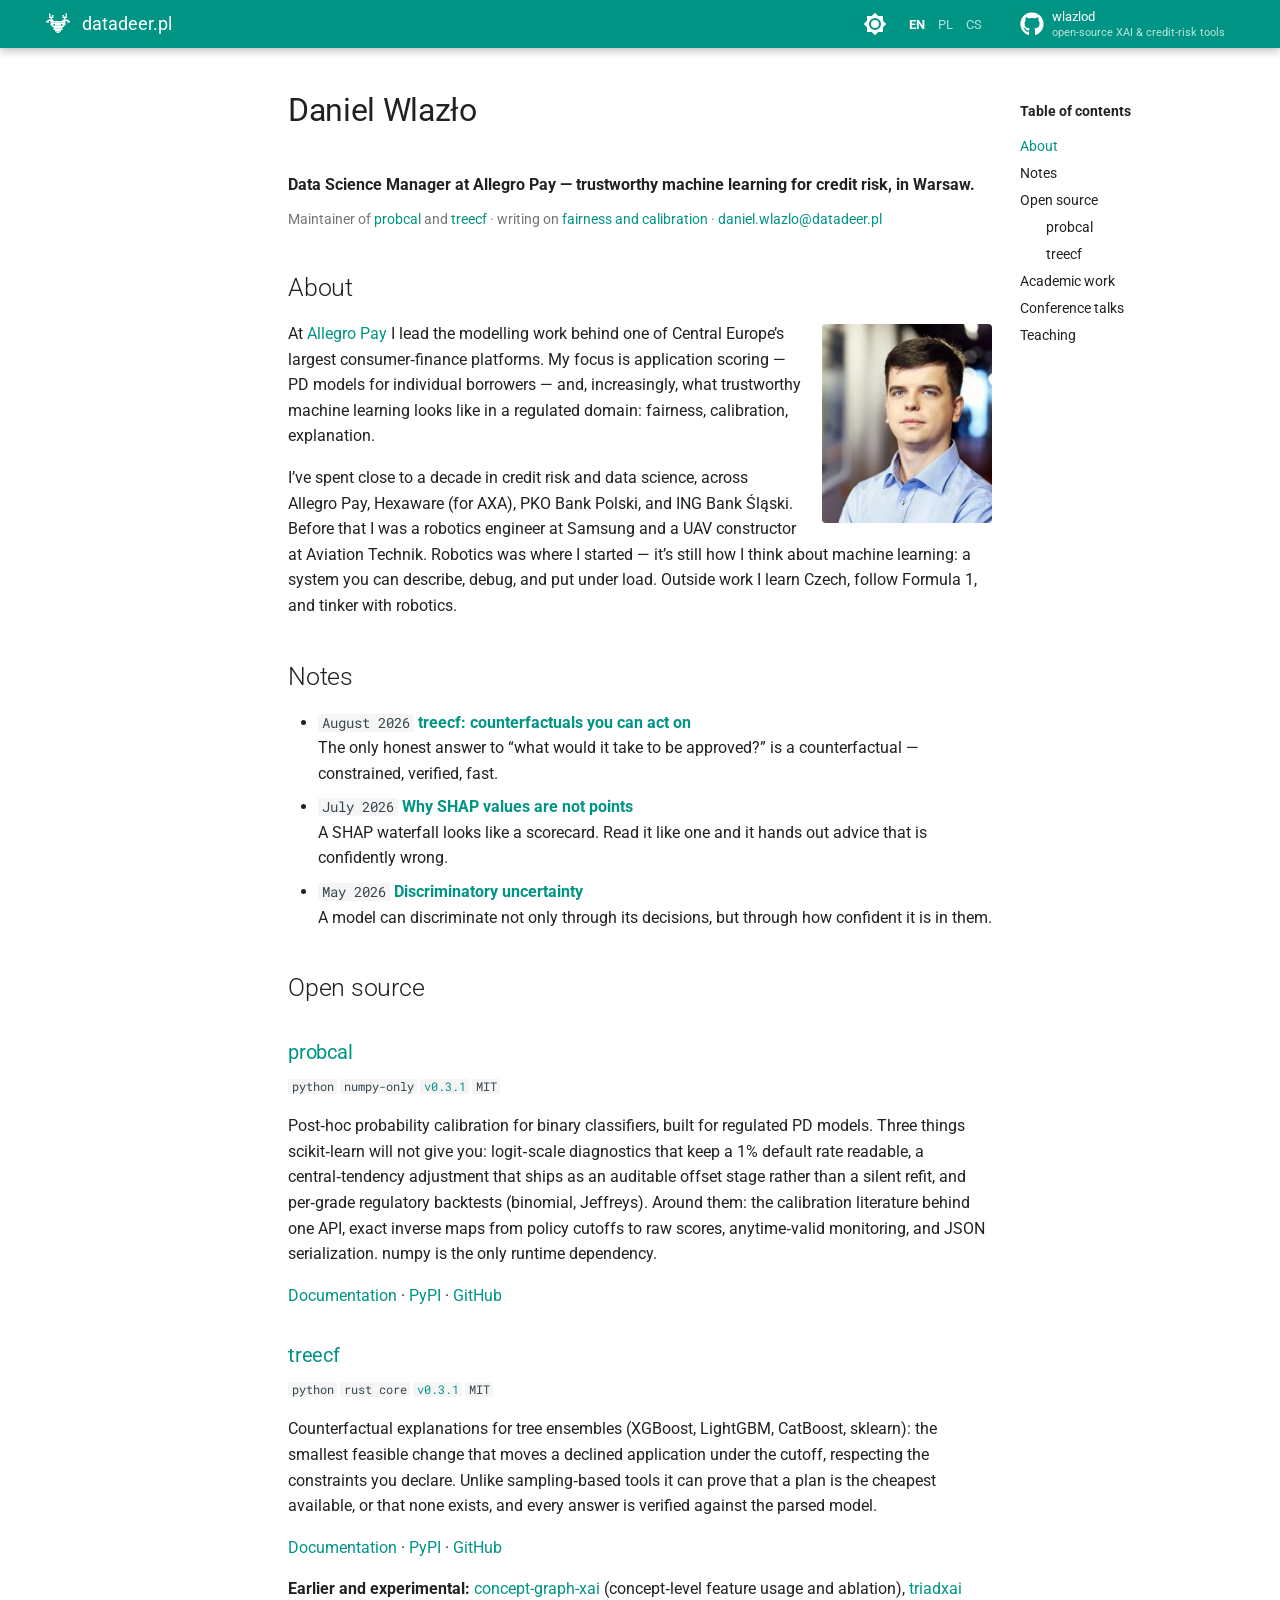
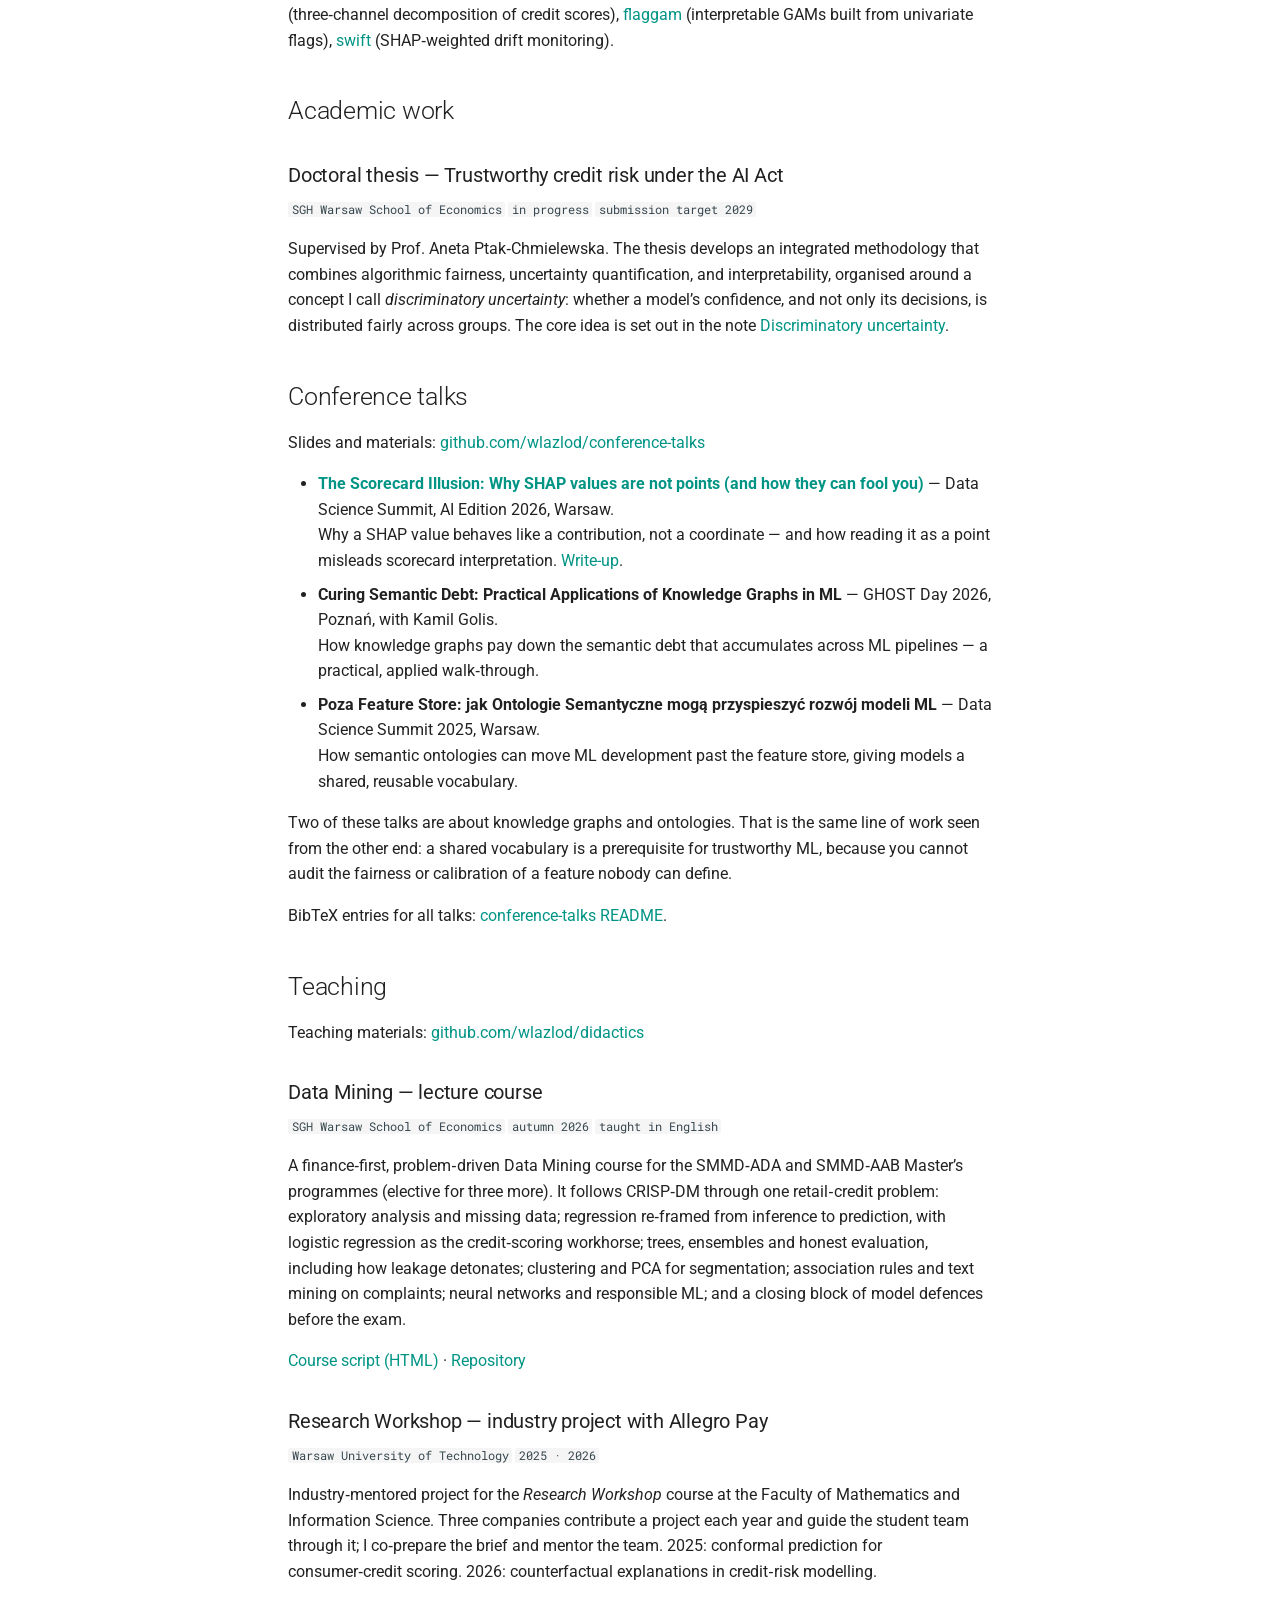
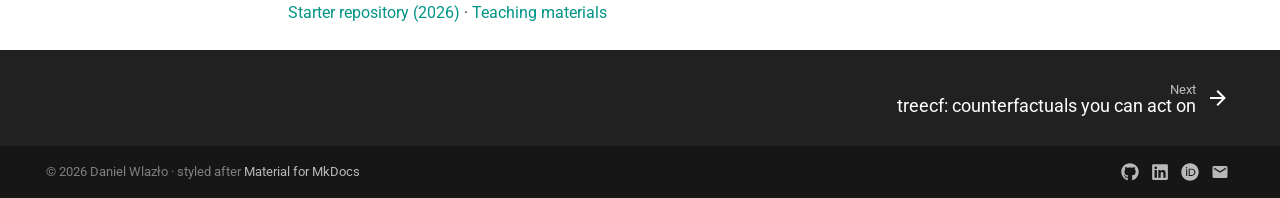
==== index.html @ 84489d7d "feat(content): describe the Data Mining course by its syllabus" ====
<!DOCTYPE html>
<html lang="en">
<head>
<meta charset="UTF-8">
<meta name="viewport" content="width=device-width, initial-scale=1">
<title>Daniel Wlazło — credit-risk ML, calibration, XAI</title>
<meta name="description" content="Daniel Wlazło — Data Science Manager at Allegro Pay. Trustworthy machine learning for credit risk, in Warsaw.">
<link rel="canonical" href="https://datadeer.pl/">
<link rel="alternate" hreflang="en" href="https://datadeer.pl/">
<link rel="alternate" hreflang="pl" href="https://datadeer.pl/pl/">
<link rel="alternate" hreflang="cs" href="https://datadeer.pl/cs/">
<link rel="alternate" hreflang="x-default" href="https://datadeer.pl/">
<link rel="icon" type="image/svg+xml" href="/assets/favicon.svg">

<link rel="stylesheet" href="/assets/fonts/fonts.css">
<link rel="stylesheet" href="/assets/style.css">

<meta property="og:title" content="Daniel Wlazło">
<meta property="og:description" content="Data Science Manager at Allegro Pay. Trustworthy ML for credit risk.">
<meta property="og:url" content="https://datadeer.pl/">
<meta property="og:type" content="website">
<meta property="og:locale" content="en_US">
<meta property="og:image" content="https://datadeer.pl/assets/img/og-card.png">
<meta property="og:image:width" content="1200">
<meta property="og:image:height" content="630">
<meta name="twitter:card" content="summary_large_image">

<script type="application/ld+json">
{
  "@context": "https://schema.org",
  "@type": "Person",
  "@id": "https://datadeer.pl/#person",
  "name": "Daniel Wlazło",
  "url": "https://datadeer.pl/",
  "email": "mailto:daniel.wlazlo@datadeer.pl",
  "jobTitle": "Data Science Manager",
  "worksFor": {
    "@type": "Organization",
    "name": "Allegro Pay",
    "url": "https://allegro.pl/metody-platnosci/allegro-pay"
  },
  "affiliation": {
    "@type": "CollegeOrUniversity",
    "name": "SGH Warsaw School of Economics",
    "url": "https://www.sgh.waw.pl/"
  },
  "address": {
    "@type": "PostalAddress",
    "addressLocality": "Warsaw",
    "addressCountry": "PL"
  },
  "sameAs": [
    "https://github.com/wlazlod",
    "https://www.linkedin.com/in/danielwlazlorobots/",
    "https://orcid.org/0009-0003-1984-8183"
  ],
  "knowsAbout": [
    "credit risk",
    "machine learning",
    "explainable AI",
    "algorithmic fairness",
    "probability calibration",
    "uncertainty quantification"
  ]
}
</script>
</head>
<body dir="ltr" class="md-page--home" data-md-color-scheme="default">
<script>(function(){var s=null;try{s=localStorage.getItem("datadeer.palette")}catch(e){}if(s!=="slate"&&s!=="default"){s=window.matchMedia&&window.matchMedia("(prefers-color-scheme: dark)").matches?"slate":"default"}document.body.setAttribute("data-md-color-scheme",s)})();</script>

<input class="md-toggle" data-md-toggle="drawer" type="checkbox" id="__drawer" autocomplete="off">
<a href="#article" class="md-skip">Skip to content</a>
<label class="md-overlay" for="__drawer"></label>

<header class="md-header" data-md-component="header">
  <nav class="md-header__inner md-grid" aria-label="Header">
    <label class="md-header__button md-icon" for="__drawer" aria-label="Open navigation">
      <svg xmlns="http://www.w3.org/2000/svg" viewBox="0 0 24 24"><path d="M3 6h18v2H3zm0 5h18v2H3zm0 5h18v2H3z"/></svg>
    </label>
    <a href="/" title="Daniel Wlazło" class="md-header__button md-logo" aria-label="datadeer.pl">
      <svg xmlns="http://www.w3.org/2000/svg" viewBox="0 0 16 16"><g fill="currentColor"><rect x="2" y="1" width="1" height="1"/><rect x="13" y="1" width="1" height="1"/><rect x="2" y="2" width="1" height="1"/><rect x="4" y="2" width="1" height="1"/><rect x="11" y="2" width="1" height="1"/><rect x="13" y="2" width="1" height="1"/><rect x="2" y="3" width="3" height="1"/><rect x="11" y="3" width="3" height="1"/><rect x="3" y="4" width="1" height="1"/><rect x="12" y="4" width="1" height="1"/><rect x="1" y="5" width="4" height="1"/><rect x="11" y="5" width="4" height="1"/><rect x="0" y="6" width="2" height="1"/><rect x="3" y="6" width="10" height="1"/><rect x="14" y="6" width="2" height="1"/><rect x="3" y="7" width="10" height="1"/><rect x="3" y="8" width="2" height="1"/><rect x="6" y="8" width="4" height="1"/><rect x="11" y="8" width="2" height="1"/><rect x="4" y="9" width="8" height="1"/><rect x="5" y="10" width="6" height="1"/><rect x="5" y="11" width="6" height="1"/><rect x="6" y="12" width="4" height="1"/><rect x="7" y="13" width="2" height="1"/></g></svg>
    </a>
    <div class="md-header__title"><a href="/">datadeer.pl</a></div>
    <button class="md-header__button md-icon md-header__option" type="button" data-md-component="palette" aria-label="Switch color scheme" title="Switch color scheme">
      <svg class="md-icon--sun" xmlns="http://www.w3.org/2000/svg" viewBox="0 0 24 24"><path d="M12 8a4 4 0 0 0-4 4 4 4 0 0 0 4 4 4 4 0 0 0 4-4 4 4 0 0 0-4-4m0 10a6 6 0 0 1-6-6 6 6 0 0 1 6-6 6 6 0 0 1 6 6 6 6 0 0 1-6 6m8-9.31V4h-4.69L12 .69 8.69 4H4v4.69L.69 12 4 15.31V20h4.69L12 23.31 15.31 20H20v-4.69L23.31 12z"/></svg>
      <svg class="md-icon--moon" xmlns="http://www.w3.org/2000/svg" viewBox="0 0 24 24"><path d="M12 18c-.89 0-1.74-.2-2.5-.55C11.56 16.5 13 14.42 13 12s-1.44-4.5-3.5-5.45C10.26 6.2 11.11 6 12 6a6 6 0 0 1 6 6 6 6 0 0 1-6 6m8-9.31V4h-4.69L12 .69 8.69 4H4v4.69L.69 12 4 15.31V20h4.69L12 23.31 15.31 20H20v-4.69L23.31 12z"/></svg>
    </button>
    <nav class="md-header__langs" aria-label="Language">
      <ul>
        <li><span aria-current="true">EN</span></li>
        <li><a href="/pl/" hreflang="pl">PL</a></li>
        <li><a href="/cs/" hreflang="cs">CS</a></li>
      </ul>
    </nav>
    <div class="md-header__source">
      <a href="https://github.com/wlazlod" title="Go to GitHub" class="md-source" data-md-component="source">
        <div class="md-source__icon md-icon">
          <svg xmlns="http://www.w3.org/2000/svg" viewBox="0 0 496 512"><path d="M165.9 397.4c0 2-2.3 3.6-5.2 3.6-3.3.3-5.6-1.3-5.6-3.6 0-2 2.3-3.6 5.2-3.6 3-.3 5.6 1.3 5.6 3.6zm-31.1-4.5c-.7 2 1.3 4.3 4.3 4.9 2.6 1 5.6 0 6.2-2s-1.3-4.3-4.3-5.2c-2.6-.7-5.5.3-6.2 2.3zm44.2-1.7c-2.9.7-4.9 2.6-4.6 4.9.3 2 2.9 3.3 5.9 2.6 2.9-.7 4.9-2.6 4.6-4.6-.3-1.9-3-3.2-5.9-2.9zM244.8 8C106.1 8 0 113.3 0 252c0 110.9 69.8 205.8 169.5 239.2 12.8 2.3 17.3-5.6 17.3-12.1 0-6.2-.3-40.4-.3-61.4 0 0-70 15-84.7-29.8 0 0-11.4-29.1-27.8-36.6 0 0-22.9-15.7 1.6-15.4 0 0 24.9 2 38.6 25.8 21.9 38.6 58.6 27.5 72.9 20.9 2.3-16 8.8-27.1 16-33.7-55.9-6.2-112.3-14.3-112.3-110.5 0-27.5 7.6-41.3 23.6-58.9-2.6-6.5-11.1-33.3 2.6-67.9 20.9-6.5 69 27 69 27 20-5.6 41.5-8.5 62.8-8.5s42.8 2.9 62.8 8.5c0 0 48.1-33.6 69-27 13.7 34.7 5.2 61.4 2.6 67.9 16 17.7 25.8 31.5 25.8 58.9 0 96.5-58.9 104.2-114.8 110.5 9.2 7.9 17 22.9 17 46.4 0 33.7-.3 75.4-.3 83.6 0 6.5 4.6 14.4 17.3 12.1C428.2 457.8 496 362.9 496 252 496 113.3 383.5 8 244.8 8z"/></svg>
        </div>
        <div class="md-source__repository">
          wlazlod
          <ul class="md-source__facts"><li>open-source XAI &amp; credit-risk tools</li></ul>
        </div>
      </a>
    </div>
  </nav>
</header>

<div class="md-container" data-md-component="container">
<main class="md-main" data-md-component="main">
<div class="md-main__inner md-grid">

  <div class="md-sidebar md-sidebar--primary" data-md-component="sidebar" data-md-type="navigation">
    <nav class="md-nav md-nav--primary" aria-label="Navigation">
      <span class="md-nav__title">
        <span class="md-nav__button md-logo"><svg xmlns="http://www.w3.org/2000/svg" viewBox="0 0 16 16"><g fill="currentColor"><rect x="2" y="1" width="1" height="1"/><rect x="13" y="1" width="1" height="1"/><rect x="2" y="2" width="1" height="1"/><rect x="4" y="2" width="1" height="1"/><rect x="11" y="2" width="1" height="1"/><rect x="13" y="2" width="1" height="1"/><rect x="2" y="3" width="3" height="1"/><rect x="11" y="3" width="3" height="1"/><rect x="3" y="4" width="1" height="1"/><rect x="12" y="4" width="1" height="1"/><rect x="1" y="5" width="4" height="1"/><rect x="11" y="5" width="4" height="1"/><rect x="0" y="6" width="2" height="1"/><rect x="3" y="6" width="10" height="1"/><rect x="14" y="6" width="2" height="1"/><rect x="3" y="7" width="10" height="1"/><rect x="3" y="8" width="2" height="1"/><rect x="6" y="8" width="4" height="1"/><rect x="11" y="8" width="2" height="1"/><rect x="4" y="9" width="8" height="1"/><rect x="5" y="10" width="6" height="1"/><rect x="5" y="11" width="6" height="1"/><rect x="6" y="12" width="4" height="1"/><rect x="7" y="13" width="2" height="1"/></g></svg></span>
        datadeer.pl
      </span>
      <ul class="md-nav__list">
        <li class="md-nav__item"><a href="/" class="md-nav__link md-nav__link--active">Overview</a></li>
        <li class="md-nav__item md-nav__item--section">
          <span class="md-nav__label">Notes</span>
          <ul class="md-nav__list">
            <li class="md-nav__item"><a href="/notes/treecf.html" class="md-nav__link">treecf: counterfactuals you can act on</a></li>
            <li class="md-nav__item"><a href="/notes/shap-values-are-not-points.html" class="md-nav__link">Why SHAP values are not points</a></li>
            <li class="md-nav__item"><a href="/notes/discriminatory-uncertainty.html" class="md-nav__link">Discriminatory uncertainty</a></li>
          </ul>
        </li>
        <li class="md-nav__item md-nav__item--section">
          <span class="md-nav__label">Teaching</span>
          <ul class="md-nav__list">
            <li class="md-nav__item"><a href="/didactics/data-mining.html" class="md-nav__link">Data Mining (SGH)</a></li>
          </ul>
        </li>
      </ul>
    </nav>
  </div>

  <div class="md-sidebar md-sidebar--secondary" data-md-component="sidebar" data-md-type="toc">
    <nav class="md-nav md-nav--secondary" aria-label="Table of contents">
      <span class="md-nav__title">Table of contents</span>
      <ul class="md-nav__list">
        <li class="md-nav__item"><a href="#about" class="md-nav__link">About</a></li>
        <li class="md-nav__item"><a href="#notes" class="md-nav__link">Notes</a></li>
        <li class="md-nav__item"><a href="#open-source" class="md-nav__link">Open source</a>
          <ul class="md-nav__list">
            <li class="md-nav__item"><a href="#probcal" class="md-nav__link">probcal</a></li>
            <li class="md-nav__item"><a href="#treecf" class="md-nav__link">treecf</a></li>
          </ul>
        </li>
        <li class="md-nav__item"><a href="#academic" class="md-nav__link">Academic work</a></li>
        <li class="md-nav__item"><a href="#talks" class="md-nav__link">Conference talks</a></li>
        <li class="md-nav__item"><a href="#didactics" class="md-nav__link">Teaching</a></li>
      </ul>
    </nav>
  </div>

  <article id="article" class="md-content md-typeset" data-md-component="content">
    <div class="md-content__inner">

      <h1 id="daniel-wlazlo">Daniel Wlazło<a class="headerlink" href="#daniel-wlazlo" title="Permanent link">&para;</a></h1>

      <p><strong>Data Science Manager at Allegro Pay &mdash; trustworthy machine learning for credit risk, in Warsaw.</strong></p>
      <p class="strapline-meta">Maintainer of <a href="#probcal">probcal</a> and <a href="#treecf">treecf</a> &middot; writing on <a href="#notes">fairness and calibration</a> &middot; <a href="mailto:daniel.wlazlo@datadeer.pl">daniel.wlazlo@datadeer.pl</a></p>

      <h2 id="about">About<a class="headerlink" href="#about" title="Permanent link">&para;</a></h2>

      <img class="headshot" src="/assets/img/headshot.webp" alt="Daniel Wlazło" width="400" height="468" fetchpriority="high" decoding="async">

      <p>At <a href="https://allegro.pl/metody-platnosci/allegro-pay">Allegro&nbsp;Pay</a> I lead the modelling work behind one of Central Europe&rsquo;s largest consumer&#8209;finance platforms. My focus is application scoring &mdash; PD models for individual borrowers &mdash; and, increasingly, what trustworthy machine learning looks like in a regulated domain: fairness, calibration, explanation.</p>

      <p>I&rsquo;ve spent close to a decade in credit risk and data science, across Allegro&nbsp;Pay, Hexaware (for AXA), PKO Bank Polski, and ING Bank Śląski. Before that I was a robotics engineer at Samsung and a UAV constructor at Aviation Technik. Robotics was where I started &mdash; it&rsquo;s still how I think about machine learning: a system you can describe, debug, and put under load. Outside work I learn Czech, follow Formula&nbsp;1, and tinker with robotics.</p>


      <h2 id="notes">Notes<a class="headerlink" href="#notes" title="Permanent link">&para;</a></h2>

      <ul>
        <li><code>August 2026</code> <a href="/notes/treecf.html"><strong>treecf: counterfactuals you can act on</strong></a><br>The only honest answer to &ldquo;what would it take to be approved?&rdquo; is a counterfactual &mdash; constrained, verified, fast.</li>
        <li><code>July 2026</code> <a href="/notes/shap-values-are-not-points.html"><strong>Why SHAP values are not points</strong></a><br>A SHAP waterfall looks like a scorecard. Read it like one and it hands out advice that is confidently wrong.</li>
        <li><code>May 2026</code> <a href="/notes/discriminatory-uncertainty.html"><strong>Discriminatory uncertainty</strong></a><br>A model can discriminate not only through its decisions, but through how confident it is in them.</li>
      </ul>

      <h2 id="open-source">Open source<a class="headerlink" href="#open-source" title="Permanent link">&para;</a></h2>

      <h3 id="probcal"><a href="https://github.com/wlazlod/probcal">probcal</a><a class="headerlink" href="#probcal" title="Permanent link">&para;</a></h3>
      <p class="doc-meta"><code>python</code> <code>numpy-only</code> <a href="https://pypi.org/project/probcal/"><code>v0.3.1</code></a> <code>MIT</code></p>
      <p>Post&#8209;hoc probability calibration for binary classifiers, built for regulated PD models. Three things scikit&#8209;learn will not give you: logit&#8209;scale diagnostics that keep a 1% default rate readable, a central&#8209;tendency adjustment that ships as an auditable offset stage rather than a silent refit, and per&#8209;grade regulatory backtests (binomial, Jeffreys). Around them: the calibration literature behind one API, exact inverse maps from policy cutoffs to raw scores, anytime&#8209;valid monitoring, and JSON serialization. numpy is the only runtime dependency.</p>
      <p><a href="https://wlazlod.github.io/probcal/">Documentation</a> &middot; <a href="https://pypi.org/project/probcal/">PyPI</a> &middot; <a href="https://github.com/wlazlod/probcal">GitHub</a></p>

      <h3 id="treecf"><a href="https://github.com/wlazlod/treecf">treecf</a><a class="headerlink" href="#treecf" title="Permanent link">&para;</a></h3>
      <p class="doc-meta"><code>python</code> <code>rust core</code> <a href="https://pypi.org/project/treecf/"><code>v0.3.1</code></a> <code>MIT</code></p>
      <p>Counterfactual explanations for tree ensembles (XGBoost, LightGBM, CatBoost, sklearn): the smallest feasible change that moves a declined application under the cutoff, respecting the constraints you declare. Unlike sampling&#8209;based tools it can prove that a plan is the cheapest available, or that none exists, and every answer is verified against the parsed model.</p>
      <p><a href="https://wlazlod.github.io/treecf/">Documentation</a> &middot; <a href="https://pypi.org/project/treecf/">PyPI</a> &middot; <a href="https://github.com/wlazlod/treecf">GitHub</a></p>

      <p><strong>Earlier and experimental:</strong> <a href="https://wlazlod.github.io/concept-graph-xai/">concept-graph-xai</a> (concept&#8209;level feature usage and ablation), <a href="https://wlazlod.github.io/triadxai/">triadxai</a> (three&#8209;channel decomposition of credit scores), <a href="https://wlazlod.github.io/flaggam/">flaggam</a> (interpretable GAMs built from univariate flags), <a href="https://wlazlod.github.io/swift/">swift</a> (SHAP&#8209;weighted drift monitoring).</p>

      <h2 id="academic">Academic work<a class="headerlink" href="#academic" title="Permanent link">&para;</a></h2>

      <h3 id="thesis">Doctoral thesis &mdash; Trustworthy credit risk under the AI Act<a class="headerlink" href="#thesis" title="Permanent link">&para;</a></h3>
      <p class="doc-meta"><code>SGH Warsaw School of Economics</code> <code>in progress</code> <code>submission target 2029</code></p>
      <p>Supervised by Prof.&nbsp;Aneta Ptak&#8209;Chmielewska. The thesis develops an integrated methodology that combines algorithmic fairness, uncertainty quantification, and interpretability, organised around a concept I call <em>discriminatory uncertainty</em>: whether a model&rsquo;s confidence, and not only its decisions, is distributed fairly across groups. The core idea is set out in the note <a href="/notes/discriminatory-uncertainty.html">Discriminatory uncertainty</a>.</p>

      <h2 id="talks">Conference talks<a class="headerlink" href="#talks" title="Permanent link">&para;</a></h2>

      <p>Slides and materials: <a href="https://github.com/wlazlod/conference-talks">github.com/wlazlod/conference-talks</a></p>

      <ul>
        <li><a href="https://github.com/wlazlod/conference-talks/blob/main/2026-06-18-DSS-AI/the-scorecard-illusion.pdf"><strong>The Scorecard Illusion: Why SHAP values are not points (and how they can fool you)</strong></a> &mdash; Data Science Summit, AI&nbsp;Edition 2026, Warsaw.<br>Why a SHAP value behaves like a contribution, not a coordinate &mdash; and how reading it as a point misleads scorecard interpretation. <a href="/notes/shap-values-are-not-points.html">Write-up</a>.
        </li>
        <li><strong>Curing Semantic Debt: Practical Applications of Knowledge Graphs in ML</strong> &mdash; GHOST&nbsp;Day 2026, Poznań, with Kamil&nbsp;Golis.<br>How knowledge graphs pay down the semantic debt that accumulates across ML pipelines &mdash; a practical, applied walk&#8209;through.
        </li>
        <li><strong>Poza Feature Store: jak Ontologie Semantyczne mogą przyspieszyć rozwój modeli ML</strong> &mdash; Data Science Summit 2025, Warsaw.<br>How semantic ontologies can move ML development past the feature store, giving models a shared, reusable vocabulary.
        </li>
      </ul>

      <p>Two of these talks are about knowledge graphs and ontologies. That is the same line of work seen from the other end: a shared vocabulary is a prerequisite for trustworthy ML, because you cannot audit the fairness or calibration of a feature nobody can define.</p>

      <p>BibTeX entries for all talks: <a href="https://github.com/wlazlod/conference-talks#readme">conference-talks README</a>.</p>

      <h2 id="didactics">Teaching<a class="headerlink" href="#didactics" title="Permanent link">&para;</a></h2>

      <p>Teaching materials: <a href="https://github.com/wlazlod/didactics">github.com/wlazlod/didactics</a></p>

      <h3 id="data-mining-sgh">Data Mining &mdash; lecture course<a class="headerlink" href="#data-mining-sgh" title="Permanent link">&para;</a></h3>
      <p class="doc-meta"><code>SGH Warsaw School of Economics</code> <code>autumn 2026</code> <code>taught in English</code></p>
      <p>A finance&#8209;first, problem&#8209;driven Data Mining course for the SMMD&#8209;ADA and SMMD&#8209;AAB Master&rsquo;s programmes (elective for three more). It follows CRISP&#8209;DM through one retail&#8209;credit problem: exploratory analysis and missing data; regression re&#8209;framed from inference to prediction, with logistic regression as the credit&#8209;scoring workhorse; trees, ensembles and honest evaluation, including how leakage detonates; clustering and PCA for segmentation; association rules and text mining on complaints; neural networks and responsible ML; and a closing block of model defences before the exam.</p>
      <p><a href="/didactics/data-mining.html">Course script (HTML)</a> &middot; <a href="https://github.com/wlazlod/didactics">Repository</a></p>

      <h3 id="research-workshop">Research Workshop &mdash; industry project with Allegro Pay<a class="headerlink" href="#research-workshop" title="Permanent link">&para;</a></h3>
      <p class="doc-meta"><code>Warsaw University of Technology</code> <code>2025 &middot; 2026</code></p>
      <p>Industry&#8209;mentored project for the <em>Research Workshop</em> course at the Faculty of Mathematics and Information Science. Three companies contribute a project each year and guide the student team through it; I co&#8209;prepare the brief and mentor the team. 2025: conformal prediction for consumer&#8209;credit scoring. 2026: counterfactual explanations in credit&#8209;risk modelling.</p>
      <p><a href="https://github.com/wlazlod/wut-counterfactual-explanations">Starter repository (2026)</a> &middot; <a href="https://github.com/wlazlod/didactics">Teaching materials</a></p>

    </div>
  </article>

</div>
</main>

<footer class="md-footer">
  <nav class="md-footer__inner md-grid" aria-label="Footer">
    <a href="/notes/treecf.html" class="md-footer__link md-footer__link--next" aria-label="Next: treecf: counterfactuals you can act on">
      <div class="md-footer__title">
        <span class="md-footer__direction">Next</span>
        treecf: counterfactuals you can act on
      </div>
      <svg xmlns="http://www.w3.org/2000/svg" viewBox="0 0 24 24"><path d="M4 11v2h12l-5.5 5.5 1.42 1.42L19.84 12l-7.92-7.92L10.5 5.5 16 11z"/></svg>
    </a>
  </nav>
  <div class="md-footer-meta">
    <div class="md-footer-meta__inner md-grid">
      <div class="md-copyright">&copy; 2026 Daniel Wlazło &middot; styled after <a href="https://squidfunk.github.io/mkdocs-material/">Material for MkDocs</a></div>
      <div class="md-footer-social">
        <a href="https://github.com/wlazlod" title="GitHub" aria-label="GitHub"><svg xmlns="http://www.w3.org/2000/svg" viewBox="0 0 496 512"><path d="M165.9 397.4c0 2-2.3 3.6-5.2 3.6-3.3.3-5.6-1.3-5.6-3.6 0-2 2.3-3.6 5.2-3.6 3-.3 5.6 1.3 5.6 3.6zm-31.1-4.5c-.7 2 1.3 4.3 4.3 4.9 2.6 1 5.6 0 6.2-2s-1.3-4.3-4.3-5.2c-2.6-.7-5.5.3-6.2 2.3zm44.2-1.7c-2.9.7-4.9 2.6-4.6 4.9.3 2 2.9 3.3 5.9 2.6 2.9-.7 4.9-2.6 4.6-4.6-.3-1.9-3-3.2-5.9-2.9zM244.8 8C106.1 8 0 113.3 0 252c0 110.9 69.8 205.8 169.5 239.2 12.8 2.3 17.3-5.6 17.3-12.1 0-6.2-.3-40.4-.3-61.4 0 0-70 15-84.7-29.8 0 0-11.4-29.1-27.8-36.6 0 0-22.9-15.7 1.6-15.4 0 0 24.9 2 38.6 25.8 21.9 38.6 58.6 27.5 72.9 20.9 2.3-16 8.8-27.1 16-33.7-55.9-6.2-112.3-14.3-112.3-110.5 0-27.5 7.6-41.3 23.6-58.9-2.6-6.5-11.1-33.3 2.6-67.9 20.9-6.5 69 27 69 27 20-5.6 41.5-8.5 62.8-8.5s42.8 2.9 62.8 8.5c0 0 48.1-33.6 69-27 13.7 34.7 5.2 61.4 2.6 67.9 16 17.7 25.8 31.5 25.8 58.9 0 96.5-58.9 104.2-114.8 110.5 9.2 7.9 17 22.9 17 46.4 0 33.7-.3 75.4-.3 83.6 0 6.5 4.6 14.4 17.3 12.1C428.2 457.8 496 362.9 496 252 496 113.3 383.5 8 244.8 8z"/></svg></a>
        <a href="https://www.linkedin.com/in/danielwlazlorobots/" title="LinkedIn" aria-label="LinkedIn"><svg xmlns="http://www.w3.org/2000/svg" viewBox="0 0 448 512"><path d="M416 32H31.9C14.3 32 0 46.5 0 64.3v383.4C0 465.5 14.3 480 31.9 480H416c17.6 0 32-14.5 32-32.3V64.3c0-17.8-14.4-32.3-32-32.3zM135.4 416H69V202.2h66.5V416zm-33.2-243c-21.3 0-38.5-17.3-38.5-38.5S80.9 96 102.2 96c21.2 0 38.5 17.3 38.5 38.5 0 21.3-17.2 38.5-38.5 38.5zm282.1 243h-66.4V312c0-24.8-.5-56.7-34.5-56.7-34.6 0-39.9 27-39.9 54.9V416h-66.4V202.2h63.7v29.2h.9c8.9-16.8 30.6-34.5 62.9-34.5 67.2 0 79.7 44.3 79.7 101.9V416z"/></svg></a>
        <a href="https://orcid.org/0009-0003-1984-8183" title="ORCID" aria-label="ORCID"><svg xmlns="http://www.w3.org/2000/svg" viewBox="0 0 512 512"><path d="M294.75 188.19h-45.92V342h47.47c67.62 0 83.12-51.34 83.12-76.91 0-41.64-26.54-76.9-84.67-76.9zM256 8C119 8 8 119 8 256s111 248 248 248 248-111 248-248S393 8 256 8zM175.9 371.8h-29.8V180.2h29.8zm-14.9-217.6a19.6 19.6 0 1 1 19.6-19.6 19.64 19.64 0 0 1-19.6 19.6zM300 369h-81V161.26h80.6c76.73 0 110.44 54.83 110.44 103.85C410 318.39 368.38 369 300 369z"/></svg></a>
        <a href="mailto:daniel.wlazlo@datadeer.pl" title="Email" aria-label="Email"><svg xmlns="http://www.w3.org/2000/svg" viewBox="0 0 24 24"><path d="M20 4H4c-1.1 0-2 .9-2 2v12c0 1.1.9 2 2 2h16c1.1 0 2-.9 2-2V6c0-1.1-.9-2-2-2m0 4-8 5-8-5V6l8 5 8-5z"/></svg></a>
      </div>
    </div>
  </div>
</footer>
</div>

<script src="/assets/app.js"></script>
</body>
</html>
---- assets/fonts/fonts.css ----
/* Self-hosted Roboto + Roboto Mono, variable weight, latin + latin-ext; fetched from Google Fonts on 2026-09-06 */

@font-face {
  font-family: 'Roboto';
  font-style: italic;
  font-weight: 100 900;
  font-display: swap;
  src: url(/assets/fonts/roboto-italic-latin-ext.woff2) format('woff2');
  unicode-range: U+0100-02BA, U+02BD-02C5, U+02C7-02CC, U+02CE-02D7, U+02DD-02FF, U+0304, U+0308, U+0329, U+1D00-1DBF, U+1E00-1E9F, U+1EF2-1EFF, U+2020, U+20A0-20AB, U+20AD-20C0, U+2113, U+2C60-2C7F, U+A720-A7FF;
}
@font-face {
  font-family: 'Roboto';
  font-style: italic;
  font-weight: 100 900;
  font-display: swap;
  src: url(/assets/fonts/roboto-italic-latin.woff2) format('woff2');
  unicode-range: U+0000-00FF, U+0131, U+0152-0153, U+02BB-02BC, U+02C6, U+02DA, U+02DC, U+0304, U+0308, U+0329, U+2000-206F, U+20AC, U+2122, U+2191, U+2193, U+2212, U+2215, U+FEFF, U+FFFD;
}
@font-face {
  font-family: 'Roboto';
  font-style: normal;
  font-weight: 100 900;
  font-display: swap;
  src: url(/assets/fonts/roboto-latin-ext.woff2) format('woff2');
  unicode-range: U+0100-02BA, U+02BD-02C5, U+02C7-02CC, U+02CE-02D7, U+02DD-02FF, U+0304, U+0308, U+0329, U+1D00-1DBF, U+1E00-1E9F, U+1EF2-1EFF, U+2020, U+20A0-20AB, U+20AD-20C0, U+2113, U+2C60-2C7F, U+A720-A7FF;
}
@font-face {
  font-family: 'Roboto';
  font-style: normal;
  font-weight: 100 900;
  font-display: swap;
  src: url(/assets/fonts/roboto-latin.woff2) format('woff2');
  unicode-range: U+0000-00FF, U+0131, U+0152-0153, U+02BB-02BC, U+02C6, U+02DA, U+02DC, U+0304, U+0308, U+0329, U+2000-206F, U+20AC, U+2122, U+2191, U+2193, U+2212, U+2215, U+FEFF, U+FFFD;
}
@font-face {
  font-family: 'Roboto Mono';
  font-style: italic;
  font-weight: 100 700;
  font-display: swap;
  src: url(/assets/fonts/roboto-mono-italic-latin-ext.woff2) format('woff2');
  unicode-range: U+0100-02BA, U+02BD-02C5, U+02C7-02CC, U+02CE-02D7, U+02DD-02FF, U+0304, U+0308, U+0329, U+1D00-1DBF, U+1E00-1E9F, U+1EF2-1EFF, U+2020, U+20A0-20AB, U+20AD-20C0, U+2113, U+2C60-2C7F, U+A720-A7FF;
}
@font-face {
  font-family: 'Roboto Mono';
  font-style: italic;
  font-weight: 100 700;
  font-display: swap;
  src: url(/assets/fonts/roboto-mono-italic-latin.woff2) format('woff2');
  unicode-range: U+0000-00FF, U+0131, U+0152-0153, U+02BB-02BC, U+02C6, U+02DA, U+02DC, U+0304, U+0308, U+0329, U+2000-206F, U+20AC, U+2122, U+2191, U+2193, U+2212, U+2215, U+FEFF, U+FFFD;
}
@font-face {
  font-family: 'Roboto Mono';
  font-style: normal;
  font-weight: 100 700;
  font-display: swap;
  src: url(/assets/fonts/roboto-mono-latin-ext.woff2) format('woff2');
  unicode-range: U+0100-02BA, U+02BD-02C5, U+02C7-02CC, U+02CE-02D7, U+02DD-02FF, U+0304, U+0308, U+0329, U+1D00-1DBF, U+1E00-1E9F, U+1EF2-1EFF, U+2020, U+20A0-20AB, U+20AD-20C0, U+2113, U+2C60-2C7F, U+A720-A7FF;
}
@font-face {
  font-family: 'Roboto Mono';
  font-style: normal;
  font-weight: 100 700;
  font-display: swap;
  src: url(/assets/fonts/roboto-mono-latin.woff2) format('woff2');
  unicode-range: U+0000-00FF, U+0131, U+0152-0153, U+02BB-02BC, U+02C6, U+02DA, U+02DC, U+0304, U+0308, U+0329, U+2000-206F, U+20AC, U+2122, U+2191, U+2193, U+2212, U+2215, U+FEFF, U+FFFD;
}
---- assets/style.css ----
/* ============================================================
   datadeer.pl — styled after Material for MkDocs
   (the theme used by the treecf / flaggam docs)
   Hand-written CSS; no MkDocs build behind it.
   ============================================================ */

/* ----- Design tokens — "default" (light) scheme ----- */
:root {
  --md-hue: 225;

  --md-default-fg-color:          rgba(0, 0, 0, 0.87);
  --md-default-fg-color--light:   rgba(0, 0, 0, 0.54);
  --md-default-fg-color--lighter: rgba(0, 0, 0, 0.32);
  --md-default-fg-color--lightest: rgba(0, 0, 0, 0.07);
  --md-default-bg-color: #fff;

  --md-primary-fg-color:        #009485; /* teal — as on treecf docs */
  --md-primary-fg-color--light: #26a699;
  --md-primary-fg-color--dark:  #007a6c;
  --md-primary-bg-color:        #fff;
  --md-primary-bg-color--light: rgba(255, 255, 255, 0.7);

  --md-accent-fg-color: #526cfe; /* indigo accent */

  --md-typeset-a-color: #009485;

  --md-code-fg-color: #36464e;
  --md-code-bg-color: #f5f5f5;
  --md-code-hl-number-color:   #d52a2a;
  --md-code-hl-special-color:  #db1457;
  --md-code-hl-function-color: #a846b9;
  --md-code-hl-constant-color: #6e59d9;
  --md-code-hl-keyword-color:  #3f6ec6;
  --md-code-hl-string-color:   #1c7d4d;
  --md-code-hl-name-color:     var(--md-code-fg-color);
  --md-code-hl-operator-color: var(--md-default-fg-color--light);
  --md-code-hl-comment-color:  var(--md-default-fg-color--light);

  --md-typeset-table-color: rgba(0, 0, 0, 0.12);
  --md-typeset-table-color--light: rgba(0, 0, 0, 0.035);

  --md-admonition-bg-color: var(--md-default-bg-color);
  --md-footer-bg-color: rgba(0, 0, 0, 0.87);
  --md-footer-bg-color--dark: rgba(0, 0, 0, 0.32);
  --md-footer-fg-color: #fff;
  --md-footer-fg-color--light: rgba(255, 255, 255, 0.7);
  --md-footer-fg-color--lighter: rgba(255, 255, 255, 0.45);

  --md-shadow-z1: 0 0.2rem 0.5rem rgba(0, 0, 0, 0.05), 0 0 0.05rem rgba(0, 0, 0, 0.1);
  --md-shadow-z2: 0 0.2rem 0.5rem rgba(0, 0, 0, 0.25), 0 0 0.05rem rgba(0, 0, 0, 0.25);

  --md-text-font: "Roboto", -apple-system, "Segoe UI", Helvetica, Arial, sans-serif;
  --md-code-font: "Roboto Mono", "SF Mono", "Cascadia Mono", ui-monospace, monospace;

  color-scheme: light;
}

/* ----- "slate" (dark) scheme — values from mkdocs-material ----- */
[data-md-color-scheme="slate"] {
  --md-hue: 232;
  --md-default-fg-color:          hsla(var(--md-hue), 15%, 90%, 0.82);
  --md-default-fg-color--light:   hsla(var(--md-hue), 15%, 90%, 0.56);
  --md-default-fg-color--lighter: hsla(var(--md-hue), 15%, 90%, 0.32);
  --md-default-fg-color--lightest: hsla(var(--md-hue), 15%, 90%, 0.12);
  --md-default-bg-color: hsla(var(--md-hue), 15%, 14%, 1);

  --md-typeset-a-color: #00ccb8;

  --md-code-fg-color: hsla(var(--md-hue), 18%, 86%, 0.82);
  --md-code-bg-color: hsla(var(--md-hue), 15%, 18%, 1);
  --md-code-hl-number-color:   #e6695b;
  --md-code-hl-special-color:  #f06090;
  --md-code-hl-function-color: #c973d9;
  --md-code-hl-constant-color: #9383e2;
  --md-code-hl-keyword-color:  #6791e0;
  --md-code-hl-string-color:   #2fb170;
  --md-code-hl-name-color:     var(--md-code-fg-color);
  --md-code-hl-operator-color: var(--md-default-fg-color--light);
  --md-code-hl-comment-color:  var(--md-default-fg-color--light);

  --md-admonition-bg-color: var(--md-default-bg-color);

  --md-typeset-table-color: hsla(var(--md-hue), 15%, 95%, 0.12);
  --md-typeset-table-color--light: hsla(var(--md-hue), 15%, 95%, 0.035);

  --md-footer-bg-color: hsla(var(--md-hue), 15%, 10%, 0.87);
  --md-footer-bg-color--dark: hsla(var(--md-hue), 15%, 8%, 1);

  --md-shadow-z1: 0 0.2rem 0.5rem rgba(0, 0, 0, 0.05), 0 0 0.05rem rgba(0, 0, 0, 0.1);
  --md-shadow-z2: 0 0.2rem 0.5rem rgba(0, 0, 0, 0.25), 0 0 0.05rem rgba(0, 0, 0, 0.25);

  color-scheme: dark;
}

/* ----- Reset & foundation ----- */
*, *::before, *::after { box-sizing: border-box; }
body, h1, h2, h3, p, ul, ol, figure { margin: 0; padding: 0; }

html {
  font-size: 125%;               /* Material's 20px rem base */
  height: 100%;
  overflow-x: hidden;
  -webkit-text-size-adjust: 100%;
  scroll-padding-top: 3rem;
  scroll-behavior: smooth;
}

body {
  font-family: var(--md-text-font);
  font-size: 0.5rem;
  background-color: var(--md-default-bg-color);
  color: var(--md-default-fg-color);
  min-height: 100%;
  display: flex;
  flex-direction: column;
}

@media (prefers-reduced-motion: reduce) {
  html { scroll-behavior: auto; }
}

/* Hidden checkbox driving the mobile drawer */
.md-toggle {
  display: none;
}

/* Skip link */
.md-skip {
  position: fixed;
  z-index: 10;
  margin: 0.5rem;
  padding: 0.3rem 0.5rem;
  background-color: var(--md-default-fg-color);
  color: var(--md-default-bg-color);
  font-size: 0.64rem;
  border-radius: 0.1rem;
  transform: translateY(0.4rem);
  opacity: 0;
  pointer-events: none;
}
.md-skip:focus {
  opacity: 1;
  pointer-events: auto;
  transform: translateY(0);
}

/* ----- Grid ----- */
.md-grid {
  max-width: 61rem;
  margin-left: auto;
  margin-right: auto;
}

/* ============================================================
   Header (app bar)
   ============================================================ */
.md-header {
  position: sticky;
  top: 0;
  z-index: 4;
  background-color: var(--md-primary-fg-color);
  color: var(--md-primary-bg-color);
  box-shadow: 0 0 0.2rem rgba(0, 0, 0, 0.1), 0 0.2rem 0.4rem rgba(0, 0, 0, 0.2);
}

.md-header__inner {
  display: flex;
  align-items: center;
  padding: 0 0.2rem;
}

.md-header__button {
  display: inline-flex;
  align-items: center;
  justify-content: center;
  position: relative;
  margin: 0.2rem;
  padding: 0.4rem;
  color: currentColor;
  background: none;
  border: none;
  outline-color: var(--md-accent-fg-color);
  cursor: pointer;
  transition: opacity 0.25s;
}
.md-header__button:hover { opacity: 0.7; }
.md-header__button svg {
  display: block;
  width: 1.2rem;
  height: 1.2rem;
  fill: currentColor;
}
.md-header__button.md-logo {
  margin: 0.2rem 0.2rem 0.2rem 0.4rem;
  padding: 0.4rem 0.2rem;
}
.md-header__button.md-logo svg { width: 1.2rem; height: 1.2rem; }

.md-header__title {
  flex-grow: 1;
  height: 2.4rem;
  margin-left: 0.2rem;
  font-size: 0.9rem;
  line-height: 2.4rem;
  white-space: nowrap;
  overflow: hidden;
  text-overflow: ellipsis;
}
.md-header__title a {
  color: inherit;
  text-decoration: none;
}

/* Language switcher, header links */
.md-header__langs {
  margin: 0 0.2rem;
  font-size: 0.65rem;
}
.md-header__langs ul {
  display: flex;
  align-items: center;
  gap: 0.05rem;
  margin: 0;
  padding: 0;
  list-style: none;
}
.md-header__langs a,
.md-header__langs span {
  padding: 0.2rem 0.3rem;
  color: var(--md-primary-bg-color--light);
  text-decoration: none;
  border-radius: 0.1rem;
}
.md-header__langs a:hover { color: var(--md-primary-bg-color); }
.md-header__langs [aria-current] {
  color: var(--md-primary-bg-color);
  font-weight: 700;
}

/* Palette (light/dark) toggle */
.md-header__option .md-icon--sun { display: block; }
.md-header__option .md-icon--moon { display: none; }
[data-md-color-scheme="slate"] .md-header__option .md-icon--sun { display: none; }
[data-md-color-scheme="slate"] .md-header__option .md-icon--moon { display: block; }

/* Source repository widget */
.md-header__source {
  width: 11.7rem;
  margin-left: 1rem;
}
.md-source {
  display: flex;
  align-items: center;
  color: currentColor;
  text-decoration: none;
  font-size: 0.65rem;
  line-height: 1.2;
  white-space: nowrap;
  transition: opacity 0.25s;
}
.md-source:hover { opacity: 0.7; }
.md-source__icon {
  display: inline-flex;
  align-items: center;
  justify-content: center;
  width: 2rem;
  height: 2.4rem;
}
.md-source__icon svg {
  width: 1.2rem;
  height: 1.2rem;
  fill: currentColor;
}
.md-source__repository {
  display: inline-block;
  max-width: calc(100% - 2.4rem);
  overflow: hidden;
  text-overflow: ellipsis;
  vertical-align: middle;
}
.md-source__facts {
  display: block;
  margin-top: 0.1rem;
  font-size: 0.55rem;
  opacity: 0.75;
  list-style: none;
}
.md-source__facts li {
  display: inline-block;
  margin-right: 0.4rem;
}

/* ============================================================
   Main layout: sidebars + content
   ============================================================ */
.md-container {
  display: flex;
  flex-direction: column;
  flex-grow: 1;
}

.md-main {
  flex-grow: 1;
}

.md-main__inner {
  display: flex;
  margin-top: 1.5rem;
}

.md-sidebar {
  position: sticky;
  top: 2.4rem;
  flex-shrink: 0;
  align-self: flex-start;
  width: 12.1rem;
  max-height: calc(100vh - 2.4rem);
  padding: 1.2rem 0;
  overflow-y: auto;
  scrollbar-width: thin;
}
.md-sidebar--secondary { order: 2; }

.md-content {
  flex-grow: 1;
  min-width: 0;
  max-width: 100%;
}
.md-content__inner {
  margin: 0 0.8rem 1.2rem;
  padding-top: 0.6rem;
}

/* ----- Navigation lists ----- */
.md-nav {
  font-size: 0.7rem;
  line-height: 1.3;
}
.md-nav__title {
  display: block;
  padding: 0 0.6rem 0.4rem;
  font-weight: 700;
  color: var(--md-default-fg-color);
  overflow: hidden;
  text-overflow: ellipsis;
}
.md-nav__title .md-nav__button.md-logo {
  display: none;
}
.md-nav__list {
  list-style: none;
  margin: 0;
  padding: 0;
}
.md-nav__item {
  padding: 0 0.6rem;
}
.md-nav__item .md-nav__item { padding-right: 0; }
.md-nav__link {
  display: block;
  margin-top: 0.625em;
  color: var(--md-default-fg-color);
  text-decoration: none;
  overflow: hidden;
  text-overflow: ellipsis;
  transition: color 125ms;
  cursor: pointer;
  scroll-snap-align: start;
}
.md-nav__link:hover,
.md-nav__link:focus-visible {
  color: var(--md-accent-fg-color);
}
.md-nav__link--active {
  color: var(--md-typeset-a-color);
}
.md-nav__link--external svg {
  width: 0.55rem;
  height: 0.55rem;
  margin-left: 0.15rem;
  fill: var(--md-default-fg-color--lighter);
  vertical-align: -0.05rem;
}
.md-nav__item--section {
  display: block;
  margin: 1.25em 0.6rem 0 0;
}
.md-nav__item--section > .md-nav__label {
  display: block;
  font-weight: 700;
  color: var(--md-default-fg-color);
}
.md-nav__item--section .md-nav__list {
  margin-left: 0;
}
.md-nav--secondary .md-nav__list .md-nav__list {
  margin-left: 0.7rem;
}

/* ============================================================
   Typeset content — the Material typography
   ============================================================ */
.md-typeset {
  font-size: 0.8rem;
  line-height: 1.6;
  color: var(--md-default-fg-color);
  overflow-wrap: break-word;
}

.md-typeset p { margin-block: 1em; }

.md-typeset h1 {
  margin: 0 0 1.25em;
  color: var(--md-default-fg-color--light);
  font-size: 2em;
  font-weight: 300;
  letter-spacing: -0.01em;
  line-height: 1.3;
}
.md-typeset h2 {
  margin: 1.6em 0 0.64em;
  font-size: 1.5625em;
  font-weight: 300;
  letter-spacing: -0.01em;
  line-height: 1.4;
}
.md-typeset h3 {
  margin: 1.6em 0 0.8em;
  font-size: 1.25em;
  font-weight: 400;
  letter-spacing: -0.01em;
  line-height: 1.5;
}

/* Permalink ¶ */
.md-typeset .headerlink {
  margin-left: 0.5rem;
  color: var(--md-default-fg-color--lighter);
  text-decoration: none;
  opacity: 0;
  transition: color 0.25s, opacity 125ms;
}
.md-typeset h1:hover .headerlink,
.md-typeset h2:hover .headerlink,
.md-typeset h3:hover .headerlink,
.md-typeset .headerlink:focus-visible {
  opacity: 1;
}
.md-typeset .headerlink:hover { color: var(--md-accent-fg-color); }
.md-typeset :target { scroll-margin-top: 3rem; }

.md-typeset a {
  color: var(--md-typeset-a-color);
  text-decoration: none;
  word-break: break-word;
}
.md-typeset a:hover,
.md-typeset a:focus-visible {
  color: var(--md-accent-fg-color);
  text-decoration: underline;
}

.md-typeset strong { font-weight: 700; }
.md-typeset small { opacity: 0.75; }
.md-typeset hr {
  margin: 1.5em 0;
  border: none;
  border-bottom: 0.05rem solid var(--md-default-fg-color--lightest);
}

.md-typeset ul,
.md-typeset ol {
  margin-block: 1em;
  padding: 0;
  margin-left: 0.625em;
  list-style-position: outside;
}
.md-typeset ul { list-style-type: disc; }
.md-typeset ul li,
.md-typeset ol li {
  margin-bottom: 0.5em;
  margin-left: 1.25em;
}
.md-typeset li p { margin-block: 0.5em; }

/* Meta line under an h3 (project facts) */
.md-typeset .doc-meta {
  margin-top: -0.6em;
  font-size: 0.7rem;
  color: var(--md-default-fg-color--light);
}

/* ----- Inline code & code blocks ----- */
.md-typeset code {
  padding: 0 0.2941176471em;
  font-family: var(--md-code-font);
  font-size: 0.85em;
  background-color: var(--md-code-bg-color);
  color: var(--md-code-fg-color);
  border-radius: 0.1rem;
  word-break: break-word;
  box-decoration-break: clone;
}
.md-typeset a code { color: currentColor; }

.md-typeset .highlight {
  margin: 1em 0;
}
.md-typeset .highlight pre {
  margin: 0;
  overflow: auto;
  scrollbar-width: thin;
  border-radius: 0.1rem;
  background-color: var(--md-code-bg-color);
}
.md-typeset .highlight pre code {
  display: block;
  padding: 0.7720588235em 1.1764705882em;
  background: none;
  font-size: 0.85em;
  line-height: 1.4;
  word-break: normal;
  white-space: pre;
}

/* Pygments-style token colors (same class names mkdocs emits) */
.highlight .k, .highlight .kn, .highlight .kc, .highlight .kd, .highlight .ow { color: var(--md-code-hl-keyword-color); }
.highlight .n, .highlight .nn { color: var(--md-code-hl-name-color); }
.highlight .nf, .highlight .nb, .highlight .nd { color: var(--md-code-hl-function-color); }
.highlight .s, .highlight .s1, .highlight .s2, .highlight .sd, .highlight .si { color: var(--md-code-hl-string-color); }
.highlight .mi, .highlight .mf { color: var(--md-code-hl-number-color); }
.highlight .o, .highlight .p { color: var(--md-code-hl-operator-color); }
.highlight .c1, .highlight .c { color: var(--md-code-hl-comment-color); font-style: italic; }

/* ----- Figures ----- */
.md-typeset figure {
  margin: 1.6em auto;
  max-width: 100%;
  text-align: center;
}
.md-typeset figure img {
  max-width: 100%;
  height: auto;
}
.md-typeset figcaption {
  margin: 0.5em auto 0;
  max-width: 30rem;
  font-size: 0.64rem;
  color: var(--md-default-fg-color--light);
  text-align: center;
}

/* Light/dark image variants — mkdocs-material's #only-light/#only-dark convention */
[data-md-color-scheme="slate"] img[src$="#only-light"] { display: none; }
[data-md-color-scheme="default"] img[src$="#only-dark"] { display: none; }

/* ----- Admonitions ----- */
.md-typeset .admonition {
  margin: 1.5625em 0;
  padding: 0 0.6rem;
  font-size: 0.64rem;
  border: 0.075rem solid;
  border-radius: 0.2rem;
  background-color: var(--md-admonition-bg-color);
  box-shadow: var(--md-shadow-z1);
  overflow: hidden;
  page-break-inside: avoid;
}
.md-typeset .admonition > p { margin-block: 0.8em; }
.md-typeset .admonition-title {
  position: relative;
  margin: 0 -0.6rem;
  padding: 0.4rem 0.6rem 0.4rem 2rem;
  font-weight: 700;
  border: none;
}
.md-typeset .admonition-title::before {
  content: "";
  position: absolute;
  left: 0.6rem;
  top: 0.45rem;
  width: 1rem;
  height: 1rem;
  background-color: currentColor;
  -webkit-mask-repeat: no-repeat;
  mask-repeat: no-repeat;
  -webkit-mask-size: contain;
  mask-size: contain;
}

.md-typeset .admonition.note { border-color: #448aff; }
.md-typeset .admonition.note > .admonition-title {
  background-color: rgba(68, 138, 255, 0.1);
  color: #448aff;
}
.md-typeset .admonition.note > .admonition-title::before {
  -webkit-mask-image: url('data:image/svg+xml;utf8,<svg xmlns="http://www.w3.org/2000/svg" viewBox="0 0 24 24"><path d="M20.71 7.04c.39-.39.39-1.04 0-1.41l-2.34-2.34c-.37-.39-1.02-.39-1.41 0l-1.84 1.83 3.75 3.75M3 17.25V21h3.75L17.81 9.93l-3.75-3.75z"/></svg>');
  mask-image: url('data:image/svg+xml;utf8,<svg xmlns="http://www.w3.org/2000/svg" viewBox="0 0 24 24"><path d="M20.71 7.04c.39-.39.39-1.04 0-1.41l-2.34-2.34c-.37-.39-1.02-.39-1.41 0l-1.84 1.83 3.75 3.75M3 17.25V21h3.75L17.81 9.93l-3.75-3.75z"/></svg>');
}

.md-typeset .admonition.info { border-color: #00b8d4; }
.md-typeset .admonition.info > .admonition-title {
  background-color: rgba(0, 184, 212, 0.1);
  color: #00b8d4;
}
.md-typeset .admonition.info > .admonition-title::before {
  -webkit-mask-image: url('data:image/svg+xml;utf8,<svg xmlns="http://www.w3.org/2000/svg" viewBox="0 0 24 24"><path d="M13 9h-2V7h2m0 10h-2v-6h2m-1-9A10 10 0 0 0 2 12a10 10 0 0 0 10 10 10 10 0 0 0 10-10A10 10 0 0 0 12 2"/></svg>');
  mask-image: url('data:image/svg+xml;utf8,<svg xmlns="http://www.w3.org/2000/svg" viewBox="0 0 24 24"><path d="M13 9h-2V7h2m0 10h-2v-6h2m-1-9A10 10 0 0 0 2 12a10 10 0 0 0 10 10 10 10 0 0 0 10-10A10 10 0 0 0 12 2"/></svg>');
}

.md-typeset .admonition.abstract { border-color: #00b0ff; }
.md-typeset .admonition.abstract > .admonition-title {
  background-color: rgba(0, 176, 255, 0.1);
  color: #00b0ff;
}
.md-typeset .admonition.abstract > .admonition-title::before {
  -webkit-mask-image: url('data:image/svg+xml;utf8,<svg xmlns="http://www.w3.org/2000/svg" viewBox="0 0 24 24"><path d="M17 9H7V7h10m0 6H7v-2h10m-3 6H7v-2h7M12 3a1 1 0 0 1 1 1 1 1 0 0 1-1 1 1 1 0 0 1-1-1 1 1 0 0 1 1-1m7 0h-4.18C14.4 1.84 13.3 1 12 1c-1.3 0-2.4.84-2.82 2H5a2 2 0 0 0-2 2v14a2 2 0 0 0 2 2h14a2 2 0 0 0 2-2V5a2 2 0 0 0-2-2"/></svg>');
  mask-image: url('data:image/svg+xml;utf8,<svg xmlns="http://www.w3.org/2000/svg" viewBox="0 0 24 24"><path d="M17 9H7V7h10m0 6H7v-2h10m-3 6H7v-2h7M12 3a1 1 0 0 1 1 1 1 1 0 0 1-1 1 1 1 0 0 1-1-1 1 1 0 0 1 1-1m7 0h-4.18C14.4 1.84 13.3 1 12 1c-1.3 0-2.4.84-2.82 2H5a2 2 0 0 0-2 2v14a2 2 0 0 0 2 2h14a2 2 0 0 0 2-2V5a2 2 0 0 0-2-2"/></svg>');
}

/* ----- Coursebook (converted LaTeX script) ----- */
.md-typeset .coursebook img {
  background: #fff;
  border-radius: 0.1rem;
  max-width: 100%;
}
.md-typeset .coursebook .center { text-align: center; }
.md-typeset .coursebook figure { text-align: center; }
.md-typeset .coursebook math[display="block"] {
  display: block;
  margin: 1em 0;
  overflow-x: auto;
}

/* ----- Collapsible citation blocks (BibTeX) ----- */
.md-typeset details.cite {
  margin: 0.8em 0 1.2em;
  padding: 0 0.6rem;
  font-size: 0.64rem;
  border: 0.075rem solid #9e9e9e;
  border-radius: 0.2rem;
  background-color: var(--md-admonition-bg-color);
  box-shadow: var(--md-shadow-z1);
  overflow: hidden;
  page-break-inside: avoid;
}
.md-typeset details.cite > summary {
  position: relative;
  margin: 0 -0.6rem;
  padding: 0.4rem 1.8rem 0.4rem 2rem;
  font-weight: 700;
  cursor: pointer;
  list-style: none;
  background-color: rgba(158, 158, 158, 0.1);
  color: #9e9e9e;
}
.md-typeset details.cite > summary::-webkit-details-marker { display: none; }
.md-typeset details.cite > summary::before {
  content: "";
  position: absolute;
  left: 0.6rem;
  top: 0.45rem;
  width: 1rem;
  height: 1rem;
  background-color: currentColor;
  -webkit-mask-image: url('data:image/svg+xml;utf8,<svg xmlns="http://www.w3.org/2000/svg" viewBox="0 0 24 24"><path d="M14 17h3l2-4V7h-6v6h3M6 17h3l2-4V7H5v6h3z"/></svg>');
  mask-image: url('data:image/svg+xml;utf8,<svg xmlns="http://www.w3.org/2000/svg" viewBox="0 0 24 24"><path d="M14 17h3l2-4V7h-6v6h3M6 17h3l2-4V7H5v6h3z"/></svg>');
  -webkit-mask-repeat: no-repeat;
  mask-repeat: no-repeat;
  -webkit-mask-size: contain;
  mask-size: contain;
}
.md-typeset details.cite > summary::after {
  content: "";
  position: absolute;
  right: 0.6rem;
  top: 0.45rem;
  width: 1rem;
  height: 1rem;
  background-color: currentColor;
  -webkit-mask-image: url('data:image/svg+xml;utf8,<svg xmlns="http://www.w3.org/2000/svg" viewBox="0 0 24 24"><path d="M8.59 16.59 13.17 12 8.59 7.41 10 6l6 6-6 6z"/></svg>');
  mask-image: url('data:image/svg+xml;utf8,<svg xmlns="http://www.w3.org/2000/svg" viewBox="0 0 24 24"><path d="M8.59 16.59 13.17 12 8.59 7.41 10 6l6 6-6 6z"/></svg>');
  -webkit-mask-repeat: no-repeat;
  mask-repeat: no-repeat;
  -webkit-mask-size: contain;
  mask-size: contain;
  transition: transform 0.25s;
}
.md-typeset details.cite[open] > summary::after { transform: rotate(90deg); }
.md-typeset details.cite .highlight { margin: 0.8em 0; }

/* ----- Tables ----- */
.md-typeset .md-table-wrap {
  overflow-x: auto;
  margin: 1em 0;
}
.md-typeset table {
  border-collapse: collapse;
  border-spacing: 0;
  font-size: 0.64rem;
  min-width: 50%;
  border: 0.05rem solid var(--md-typeset-table-color);
  border-radius: 0.1rem;
  box-shadow: var(--md-shadow-z1);
}
.md-typeset th {
  padding: 0.9375em 1.25em;
  min-width: 5rem;
  font-weight: 700;
  text-align: left;
  vertical-align: top;
}
.md-typeset td {
  padding: 0.9375em 1.25em;
  border-top: 0.05rem solid var(--md-typeset-table-color);
  vertical-align: top;
}
.md-typeset tbody tr {
  transition: background-color 125ms;
}
.md-typeset tbody tr:hover {
  background-color: var(--md-typeset-table-color--light);
}

/* ============================================================
   Footer
   ============================================================ */
.md-footer {
  background-color: var(--md-footer-bg-color);
  color: var(--md-footer-fg-color);
}
.md-footer__inner {
  display: flex;
  justify-content: space-between;
  padding: 0.2rem;
  overflow: auto;
}
.md-footer__link {
  display: flex;
  align-items: center;
  gap: 0.5rem;
  flex-grow: 0;
  max-width: 100%;
  padding: 0.6rem 0.8rem;
  color: currentColor;
  text-decoration: none;
  transition: opacity 0.25s;
}
.md-footer__link:hover { opacity: 0.7; }
.md-footer__link--next { margin-left: auto; text-align: right; }
.md-footer__link svg {
  width: 1.2rem;
  height: 1.2rem;
  flex-shrink: 0;
  fill: currentColor;
}
.md-footer__title {
  font-size: 0.9rem;
  line-height: 2.4rem;
  white-space: nowrap;
  overflow: hidden;
  text-overflow: ellipsis;
}
.md-footer__direction {
  display: block;
  margin-bottom: -1.6rem;
  font-size: 0.64rem;
  opacity: 0.7;
}
.md-footer-meta {
  background-color: var(--md-footer-bg-color--dark);
}
.md-footer-meta__inner {
  display: flex;
  flex-wrap: wrap;
  justify-content: space-between;
  align-items: center;
  padding: 0.2rem;
}
.md-copyright {
  padding: 0.4rem 0.6rem;
  font-size: 0.64rem;
  color: var(--md-footer-fg-color--lighter);
}
.md-copyright a {
  color: var(--md-footer-fg-color--light);
  text-decoration: none;
}
.md-copyright a:hover { color: var(--md-footer-fg-color); }
.md-footer-social {
  display: flex;
  gap: 0.1rem;
  padding: 0.4rem 0.6rem;
}
.md-footer-social a {
  display: inline-flex;
  padding: 0.25rem;
  color: var(--md-footer-fg-color--light);
  transition: color 0.25s;
}
.md-footer-social a:hover { color: var(--md-footer-fg-color); }
.md-footer-social svg {
  width: 0.9rem;
  height: 0.9rem;
  fill: currentColor;
}

/* ============================================================
   Drawer & overlay (mobile navigation)
   ============================================================ */
.md-overlay {
  position: fixed;
  inset: 0;
  z-index: 5;
  background-color: rgba(0, 0, 0, 0.54);
  opacity: 0;
  pointer-events: none;
  transition: opacity 0.25s;
}

@media (max-width: 1219px) {
  .md-sidebar--primary {
    position: fixed;
    top: 0;
    left: 0;
    z-index: 6;
    width: 12.1rem;
    height: 100%;
    max-height: 100%;
    padding: 0;
    background-color: var(--md-default-bg-color);
    transform: translateX(-102%);
    transition: transform 0.25s cubic-bezier(0.4, 0, 0.2, 1), box-shadow 0.25s;
  }
  #__drawer:checked ~ .md-overlay {
    opacity: 1;
    pointer-events: auto;
  }
  #__drawer:checked ~ .md-container .md-sidebar--primary {
    transform: translateX(0);
    box-shadow: var(--md-shadow-z2);
  }
  /* Drawer header, colored like the app bar */
  .md-sidebar--primary .md-nav__title {
    display: flex;
    align-items: center;
    gap: 0.4rem;
    height: 2.4rem;
    padding: 0 0.6rem;
    margin-bottom: 0.8rem;
    background-color: var(--md-primary-fg-color);
    color: var(--md-primary-bg-color);
    font-size: 0.9rem;
    font-weight: 400;
  }
  .md-sidebar--primary .md-nav__title .md-nav__button.md-logo {
    display: inline-flex;
  }
  .md-sidebar--primary .md-nav__title svg {
    width: 1.2rem;
    height: 1.2rem;
    fill: currentColor;
  }
}

@media (min-width: 1220px) {
  .md-header__button[for="__drawer"] { display: none; }
  .md-overlay { display: none; }
}

@media (max-width: 1219px) {
  .md-sidebar--secondary { display: none; }
}

@media (max-width: 959px) {
  .md-header__source { display: none; }
  .md-content__inner { margin: 0 0.8rem 1.2rem; }
}

@media (max-width: 599px) {
  .md-typeset { font-size: 0.75rem; }
  .md-footer__link--prev .md-footer__title,
  .md-footer__link--prev .md-footer__direction { display: none; }
}

/* ============================================================
   Print
   ============================================================ */
@media print {
  .md-header, .md-sidebar, .md-footer__inner, .md-overlay { display: none; }
  .md-footer { background: none; color: var(--md-default-fg-color); }
  .md-typeset .headerlink { display: none; }
  body { display: block; }
  @page { margin: 2cm; }
}

/* Homepage: the primary sidebar duplicates the TOC on wide screens; keep it for the drawer only */
@media (min-width: 1220px) {
  .md-page--home .md-sidebar--primary { display: none; }
  .md-page--home .md-content { max-width: 36.8rem; margin-left: auto; }
}

/* Pages without sidebars (404): keep the reading column width and centre it */
.md-page--plain .md-content { max-width: 36.8rem; margin: 0 auto; }

/* Homepage: the name is the page, not a document title */
.md-page--home .md-typeset h1 {
  color: var(--md-default-fg-color);
  font-weight: 400;
}
.md-typeset .strapline-meta {
  margin-top: -0.4em;
  font-size: 0.7rem;
  color: var(--md-default-fg-color--light);
}
.md-typeset .headshot {
  float: right;
  width: 8.5rem;
  height: auto;
  margin: 0.2em 0 0.8em 1.2em;
  border-radius: 0.2rem;
}
.md-typeset h2 { clear: both; }
@media (max-width: 599px) {
  .md-typeset .headshot { width: 6rem; }
}
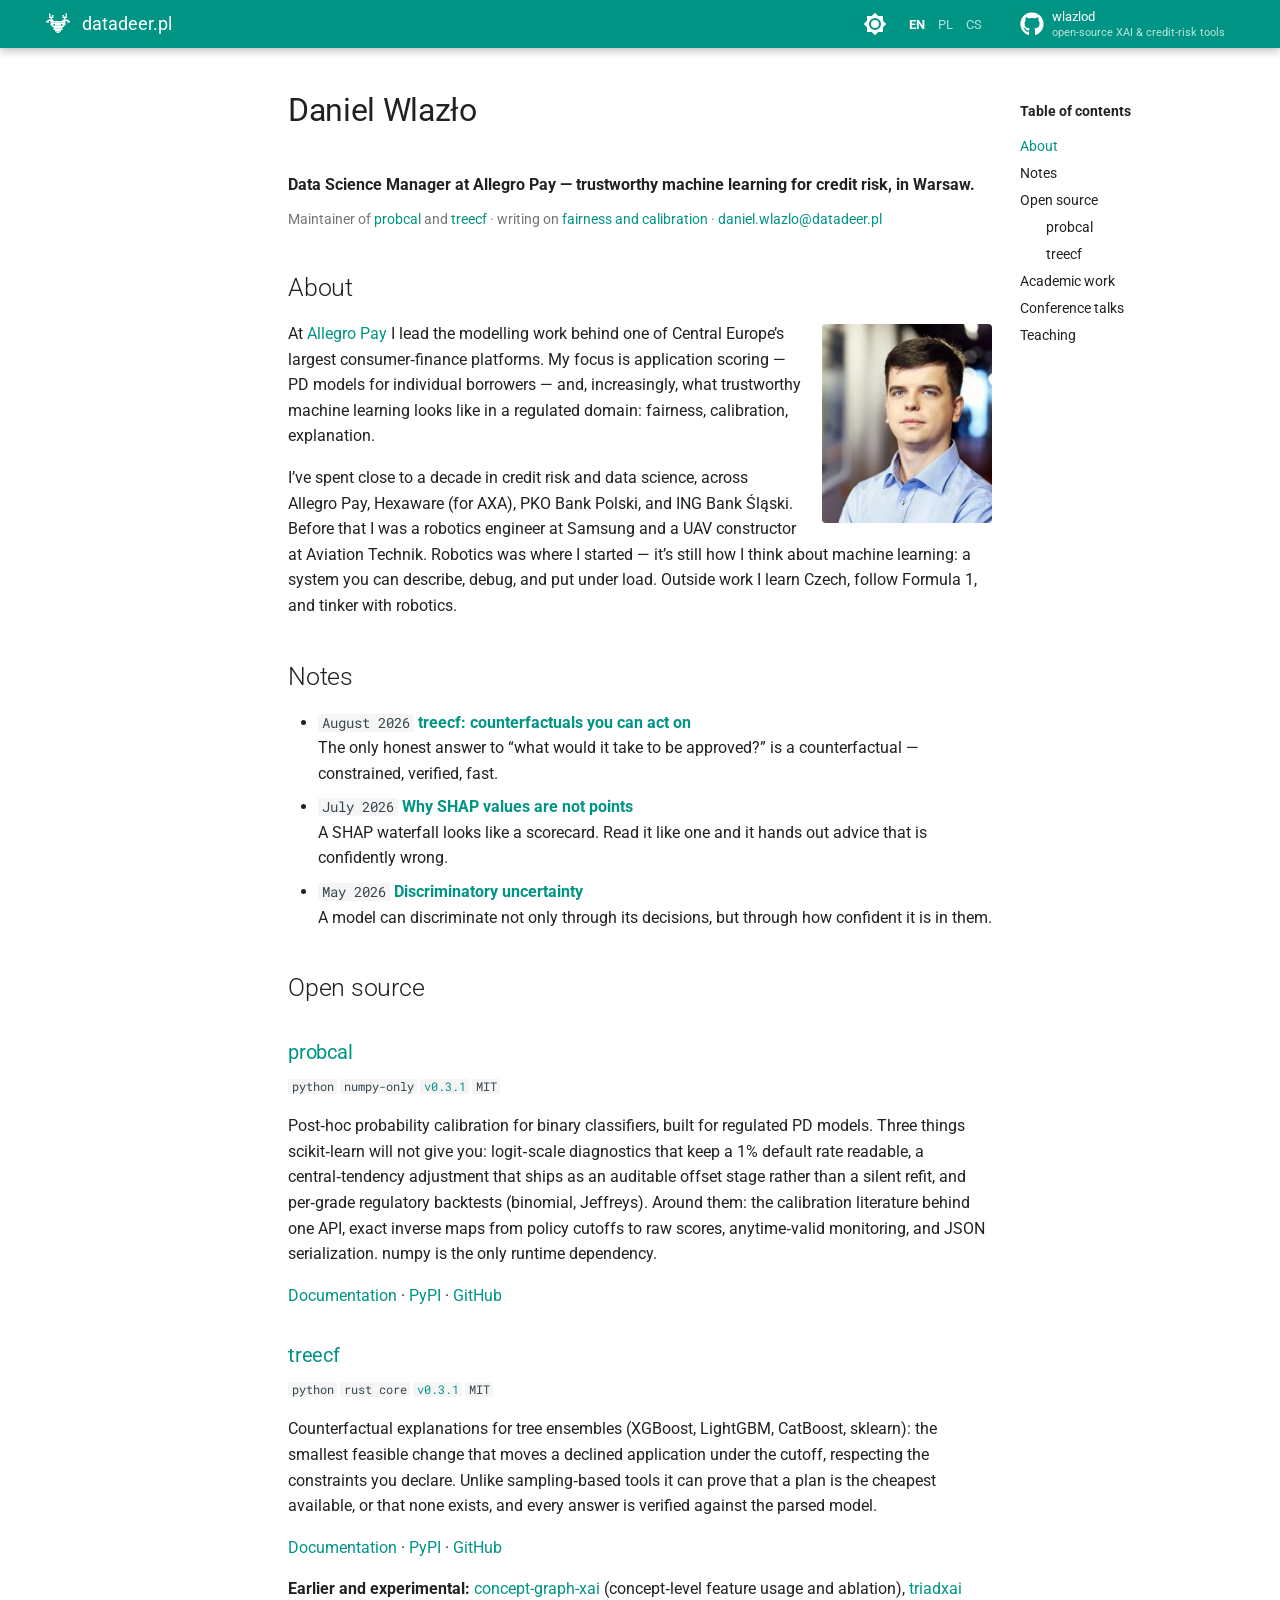
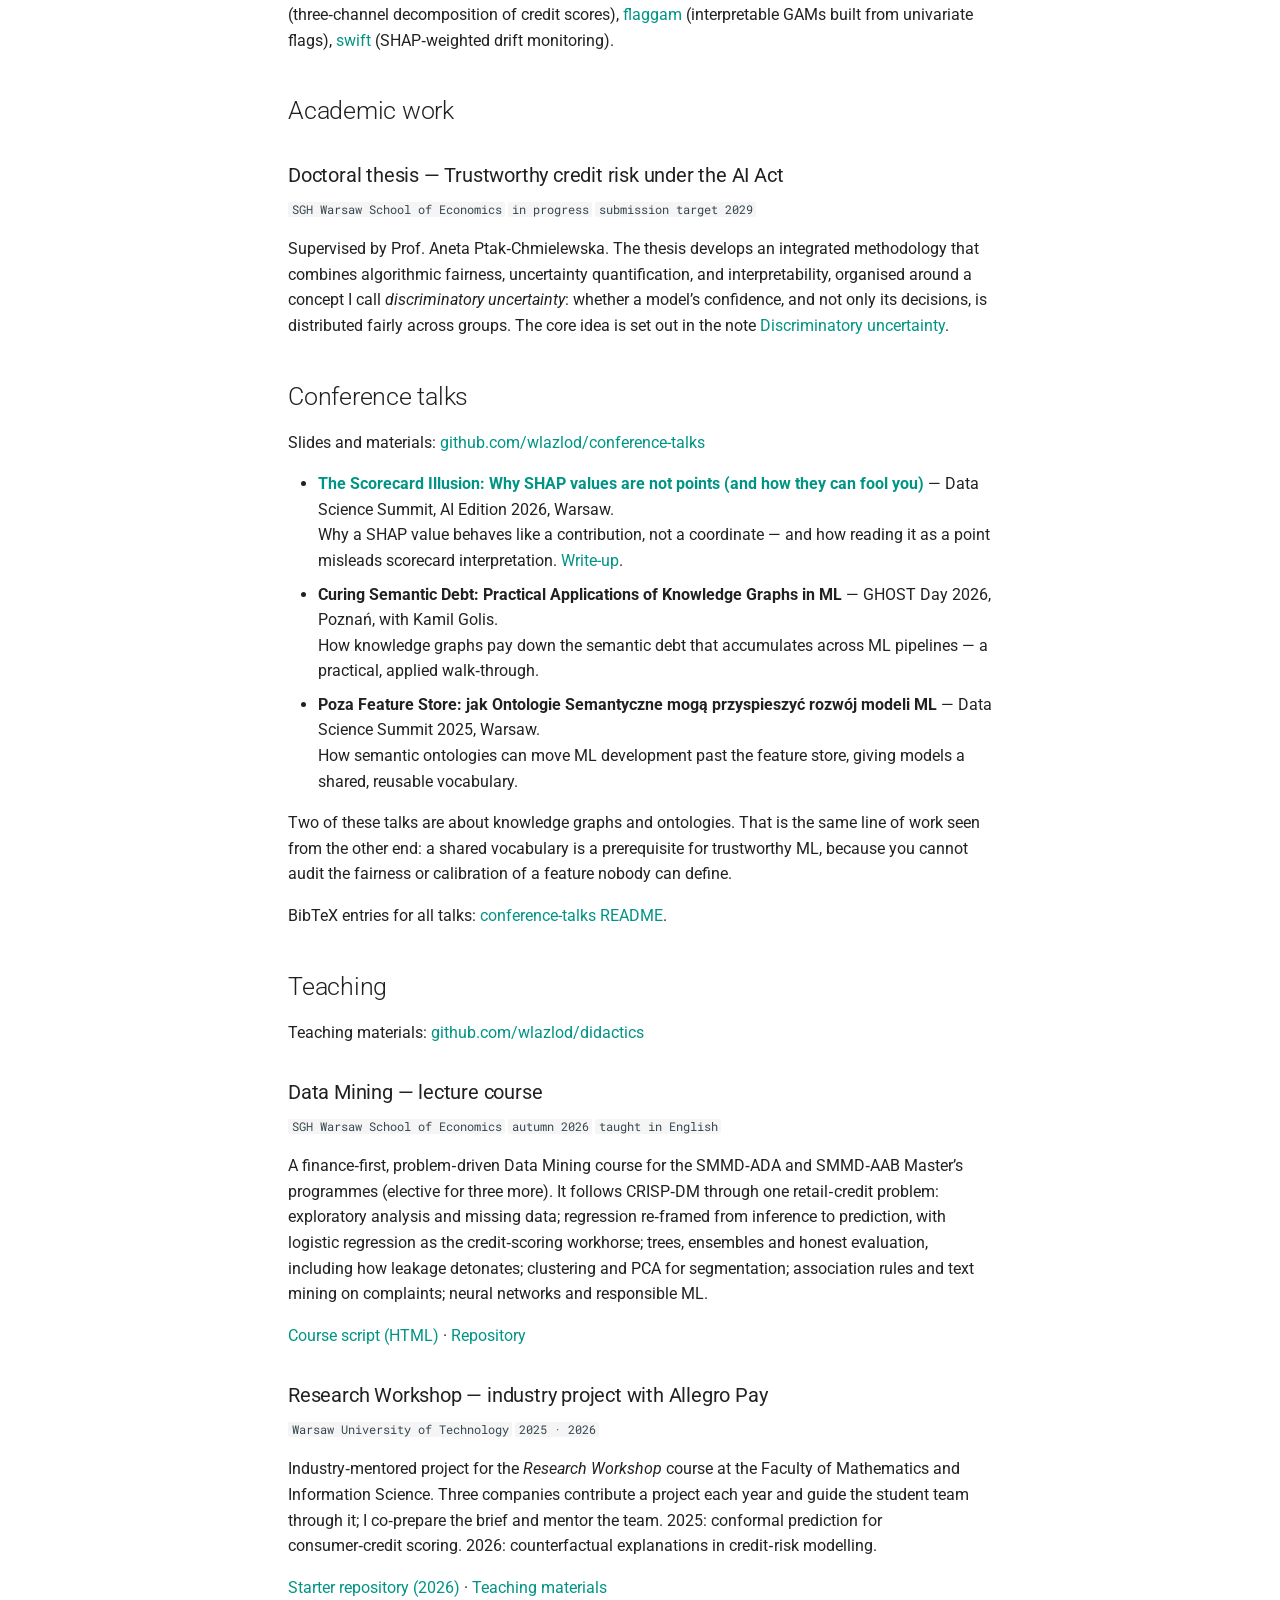
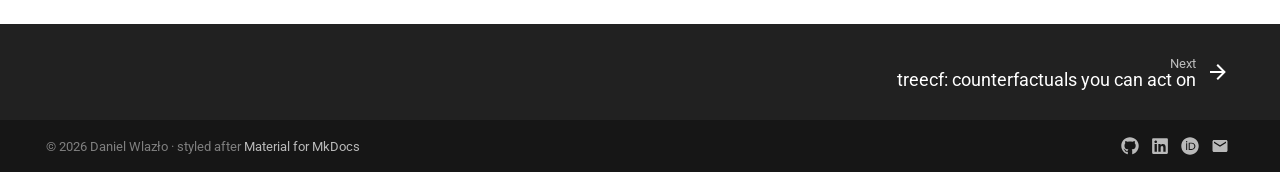
==== commit dc5b49da: "fix(content): drop the exam clause from the Data Mining description" ====
--- a/index.html
+++ b/index.html
@@ -223,7 +223,7 @@
 
       <h3 id="data-mining-sgh">Data Mining &mdash; lecture course<a class="headerlink" href="#data-mining-sgh" title="Permanent link">&para;</a></h3>
       <p class="doc-meta"><code>SGH Warsaw School of Economics</code> <code>autumn 2026</code> <code>taught in English</code></p>
-      <p>A finance&#8209;first, problem&#8209;driven Data Mining course for the SMMD&#8209;ADA and SMMD&#8209;AAB Master&rsquo;s programmes (elective for three more). It follows CRISP&#8209;DM through one retail&#8209;credit problem: exploratory analysis and missing data; regression re&#8209;framed from inference to prediction, with logistic regression as the credit&#8209;scoring workhorse; trees, ensembles and honest evaluation, including how leakage detonates; clustering and PCA for segmentation; association rules and text mining on complaints; neural networks and responsible ML; and a closing block of model defences before the exam.</p>
+      <p>A finance&#8209;first, problem&#8209;driven Data Mining course for the SMMD&#8209;ADA and SMMD&#8209;AAB Master&rsquo;s programmes (elective for three more). It follows CRISP&#8209;DM through one retail&#8209;credit problem: exploratory analysis and missing data; regression re&#8209;framed from inference to prediction, with logistic regression as the credit&#8209;scoring workhorse; trees, ensembles and honest evaluation, including how leakage detonates; clustering and PCA for segmentation; association rules and text mining on complaints; neural networks and responsible ML.</p>
       <p><a href="/didactics/data-mining.html">Course script (HTML)</a> &middot; <a href="https://github.com/wlazlod/didactics">Repository</a></p>
 
       <h3 id="research-workshop">Research Workshop &mdash; industry project with Allegro Pay<a class="headerlink" href="#research-workshop" title="Permanent link">&para;</a></h3>
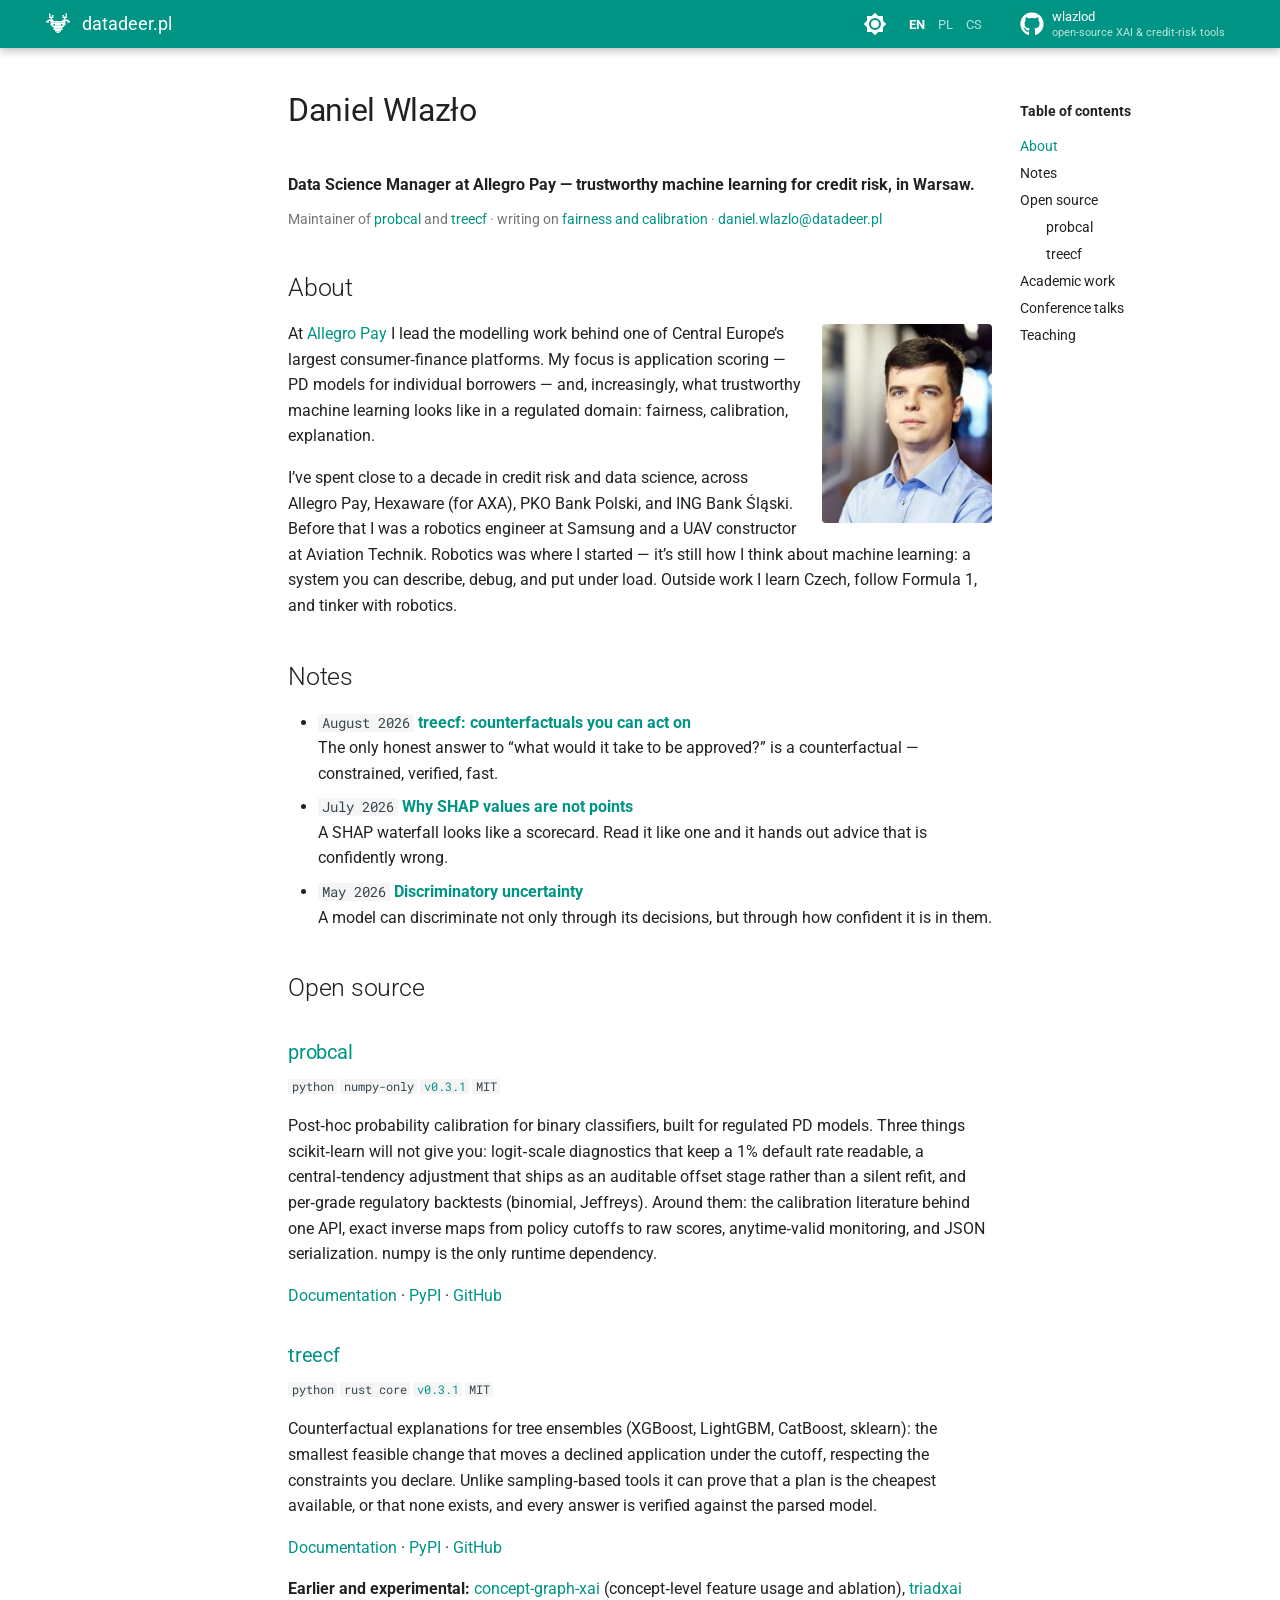
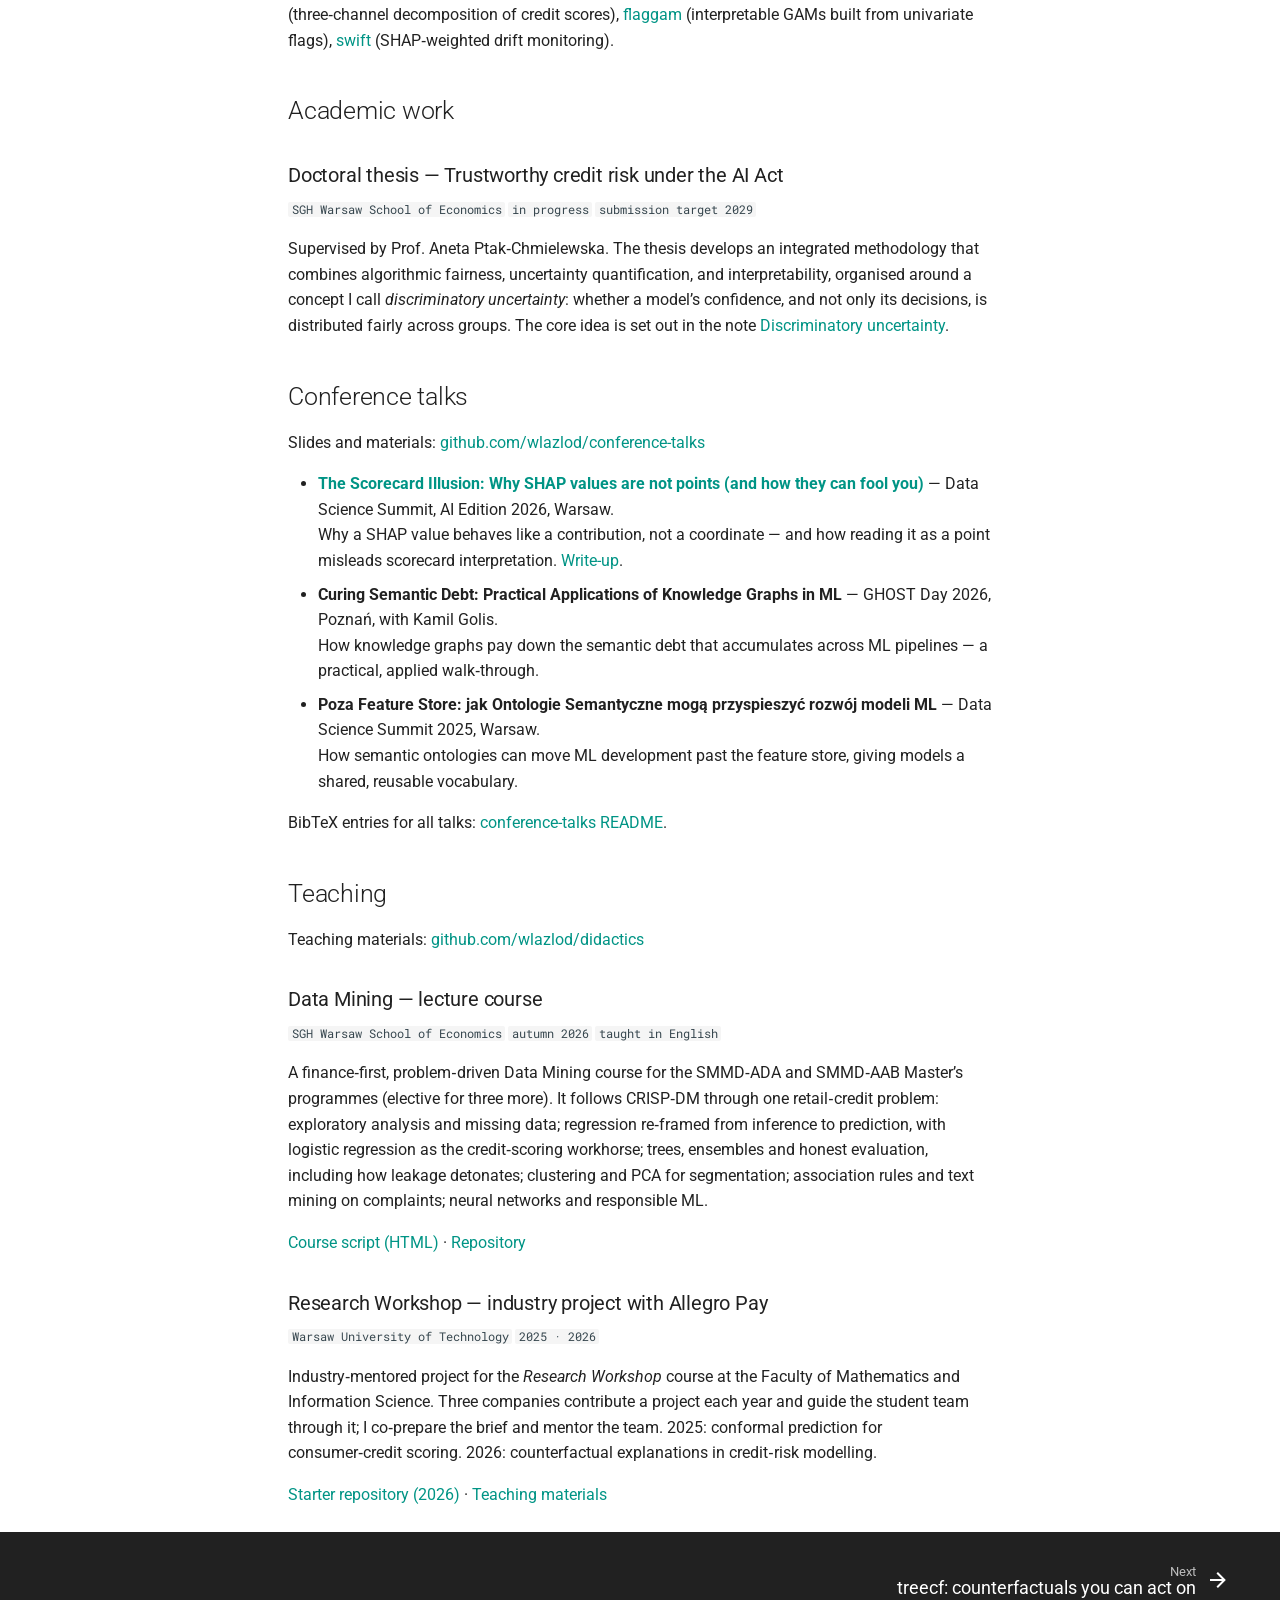
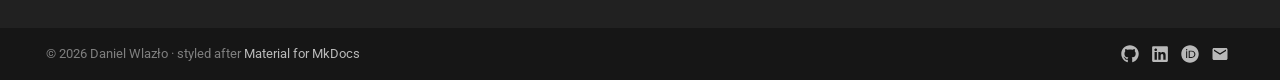
==== commit 80a7d93d: "fix(content): remove the knowledge-graph bridge paragraph from the talks section" ====
--- a/index.html
+++ b/index.html
@@ -213,7 +213,6 @@
         </li>
       </ul>
 
-      <p>Two of these talks are about knowledge graphs and ontologies. That is the same line of work seen from the other end: a shared vocabulary is a prerequisite for trustworthy ML, because you cannot audit the fairness or calibration of a feature nobody can define.</p>
 
       <p>BibTeX entries for all talks: <a href="https://github.com/wlazlod/conference-talks#readme">conference-talks README</a>.</p>
 
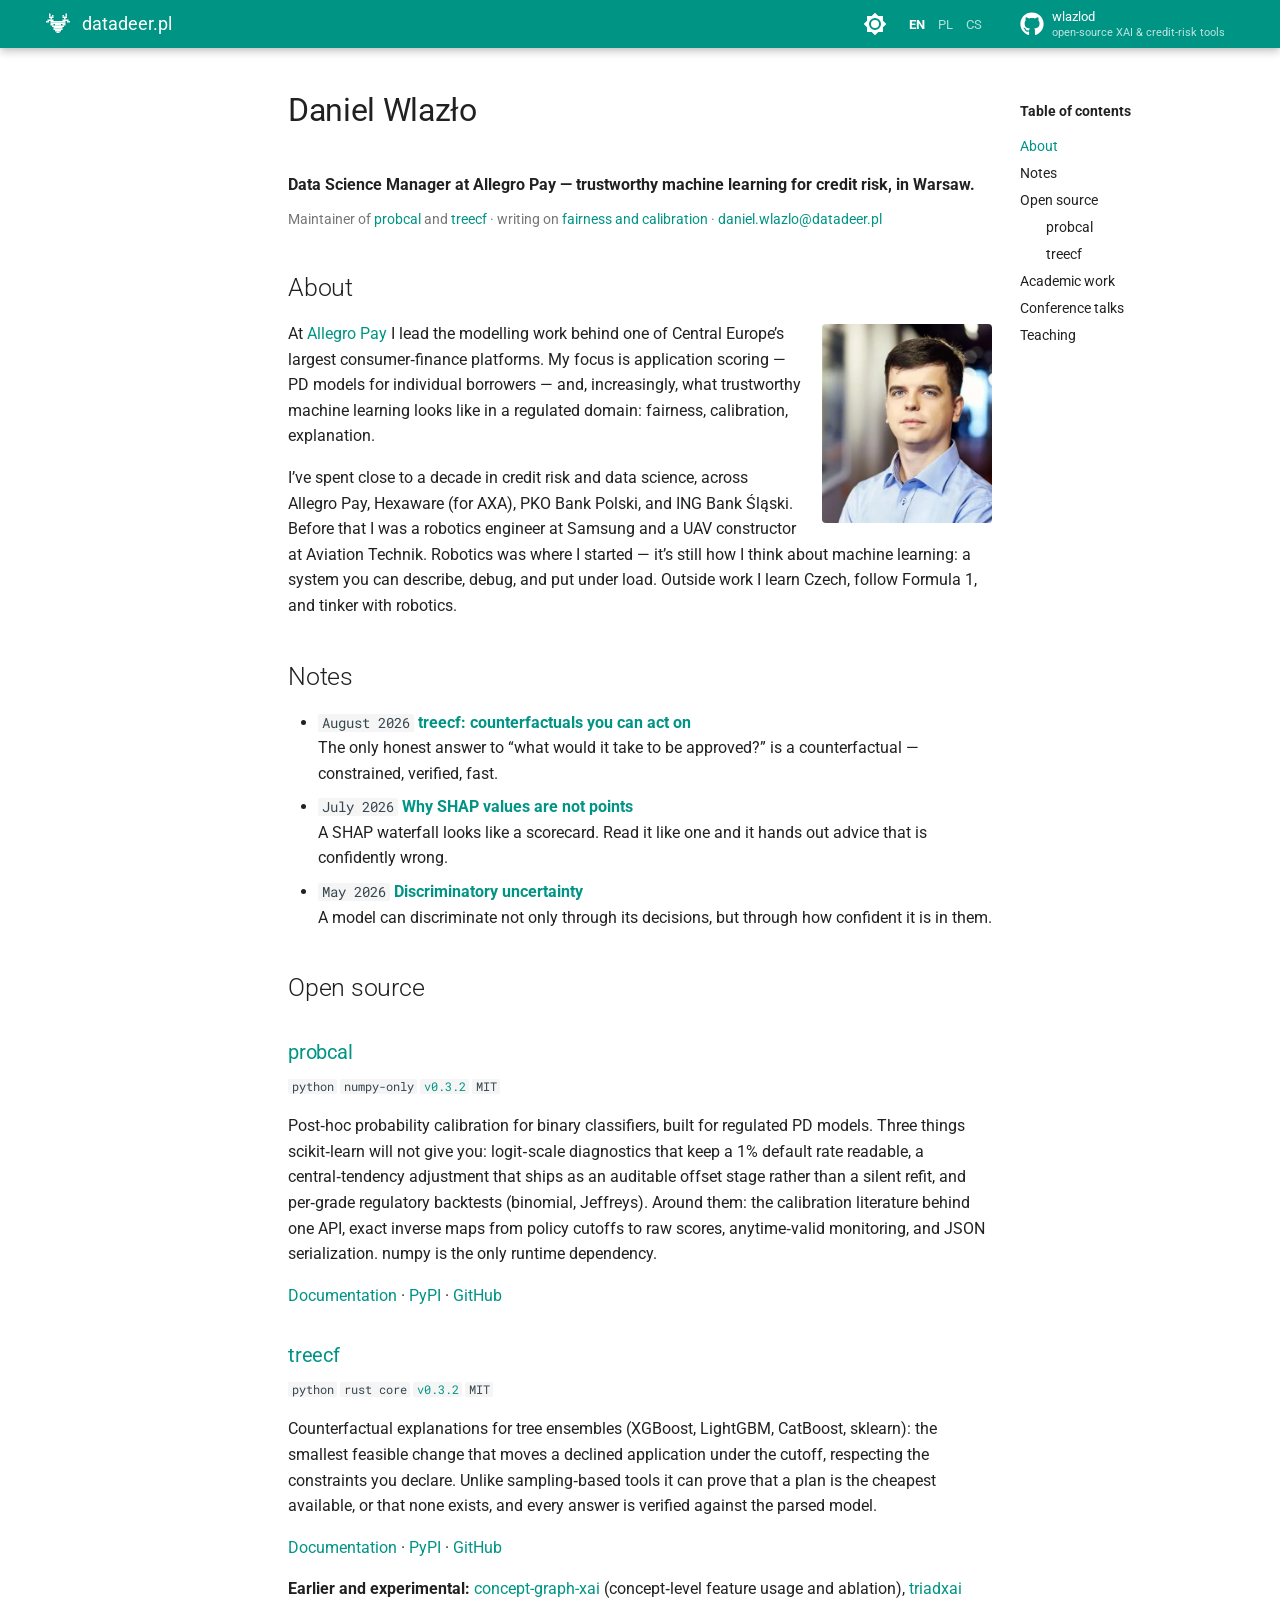
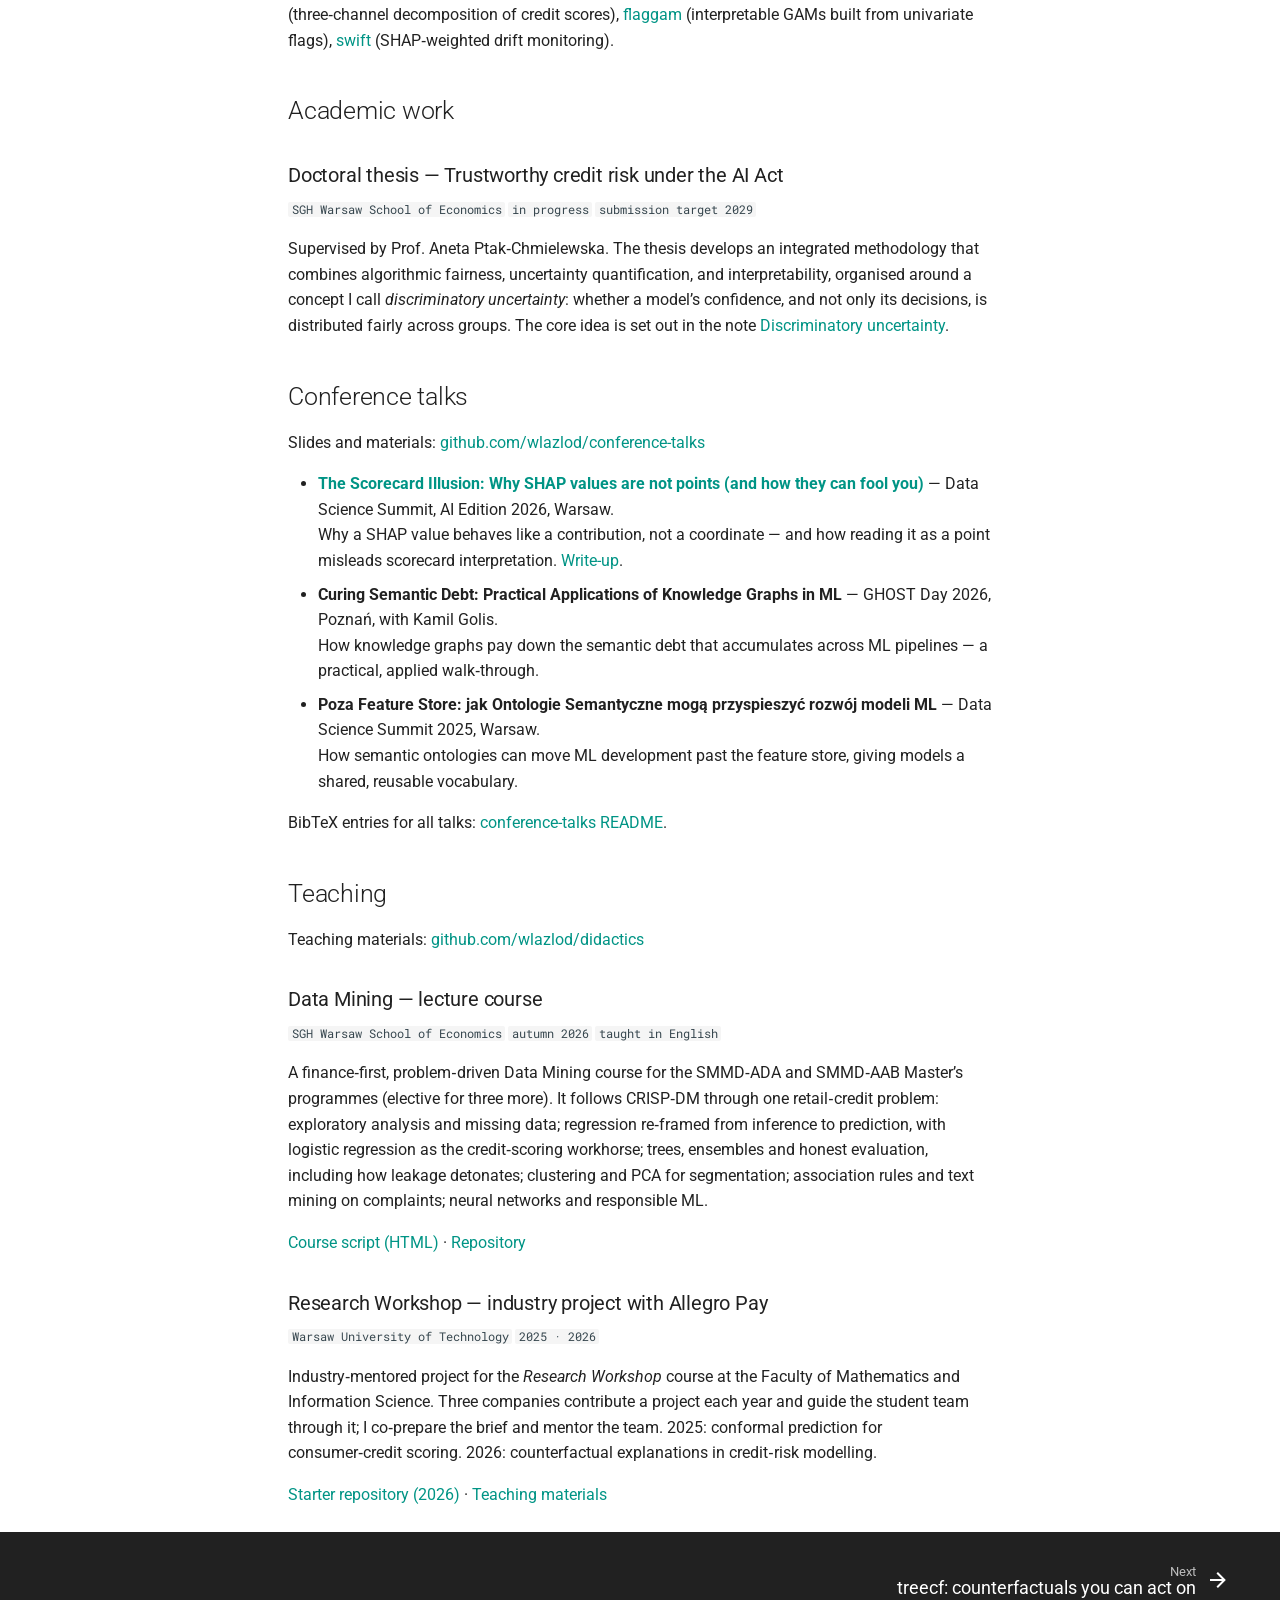
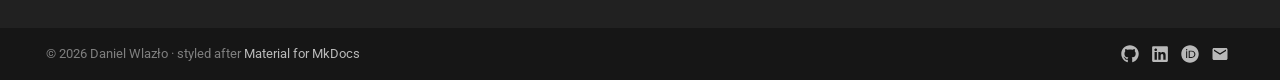
==== commit b5a6647e: "content: bump probcal and treecf to v0.3.2 on the homepage" ====
--- a/index.html
+++ b/index.html
@@ -183,12 +183,12 @@
       <h2 id="open-source">Open source<a class="headerlink" href="#open-source" title="Permanent link">&para;</a></h2>
 
       <h3 id="probcal"><a href="https://github.com/wlazlod/probcal">probcal</a><a class="headerlink" href="#probcal" title="Permanent link">&para;</a></h3>
-      <p class="doc-meta"><code>python</code> <code>numpy-only</code> <a href="https://pypi.org/project/probcal/"><code>v0.3.1</code></a> <code>MIT</code></p>
+      <p class="doc-meta"><code>python</code> <code>numpy-only</code> <a href="https://pypi.org/project/probcal/"><code>v0.3.2</code></a> <code>MIT</code></p>
       <p>Post&#8209;hoc probability calibration for binary classifiers, built for regulated PD models. Three things scikit&#8209;learn will not give you: logit&#8209;scale diagnostics that keep a 1% default rate readable, a central&#8209;tendency adjustment that ships as an auditable offset stage rather than a silent refit, and per&#8209;grade regulatory backtests (binomial, Jeffreys). Around them: the calibration literature behind one API, exact inverse maps from policy cutoffs to raw scores, anytime&#8209;valid monitoring, and JSON serialization. numpy is the only runtime dependency.</p>
       <p><a href="https://wlazlod.github.io/probcal/">Documentation</a> &middot; <a href="https://pypi.org/project/probcal/">PyPI</a> &middot; <a href="https://github.com/wlazlod/probcal">GitHub</a></p>
 
       <h3 id="treecf"><a href="https://github.com/wlazlod/treecf">treecf</a><a class="headerlink" href="#treecf" title="Permanent link">&para;</a></h3>
-      <p class="doc-meta"><code>python</code> <code>rust core</code> <a href="https://pypi.org/project/treecf/"><code>v0.3.1</code></a> <code>MIT</code></p>
+      <p class="doc-meta"><code>python</code> <code>rust core</code> <a href="https://pypi.org/project/treecf/"><code>v0.3.2</code></a> <code>MIT</code></p>
       <p>Counterfactual explanations for tree ensembles (XGBoost, LightGBM, CatBoost, sklearn): the smallest feasible change that moves a declined application under the cutoff, respecting the constraints you declare. Unlike sampling&#8209;based tools it can prove that a plan is the cheapest available, or that none exists, and every answer is verified against the parsed model.</p>
       <p><a href="https://wlazlod.github.io/treecf/">Documentation</a> &middot; <a href="https://pypi.org/project/treecf/">PyPI</a> &middot; <a href="https://github.com/wlazlod/treecf">GitHub</a></p>
 
@@ -212,7 +212,6 @@
         <li><strong>Poza Feature Store: jak Ontologie Semantyczne mogą przyspieszyć rozwój modeli ML</strong> &mdash; Data Science Summit 2025, Warsaw.<br>How semantic ontologies can move ML development past the feature store, giving models a shared, reusable vocabulary.
         </li>
       </ul>
-
 
       <p>BibTeX entries for all talks: <a href="https://github.com/wlazlod/conference-talks#readme">conference-talks README</a>.</p>
 
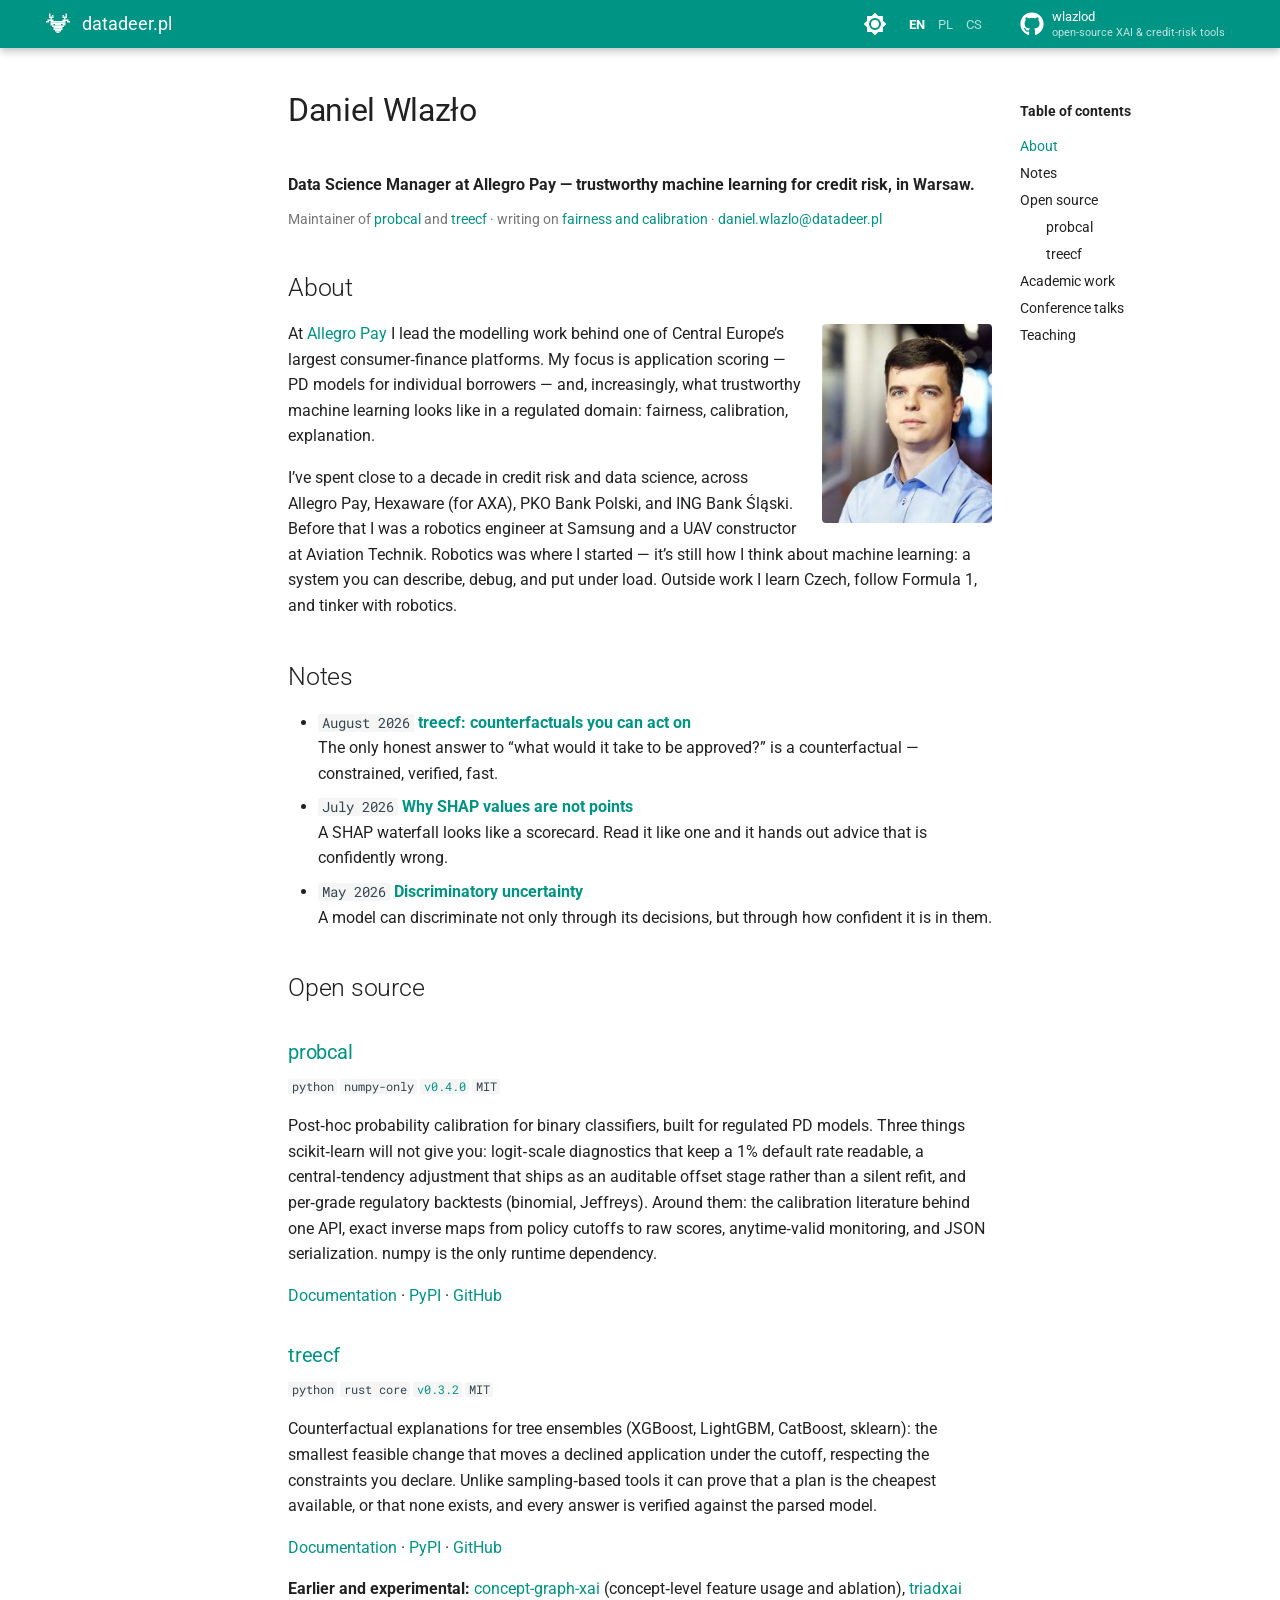
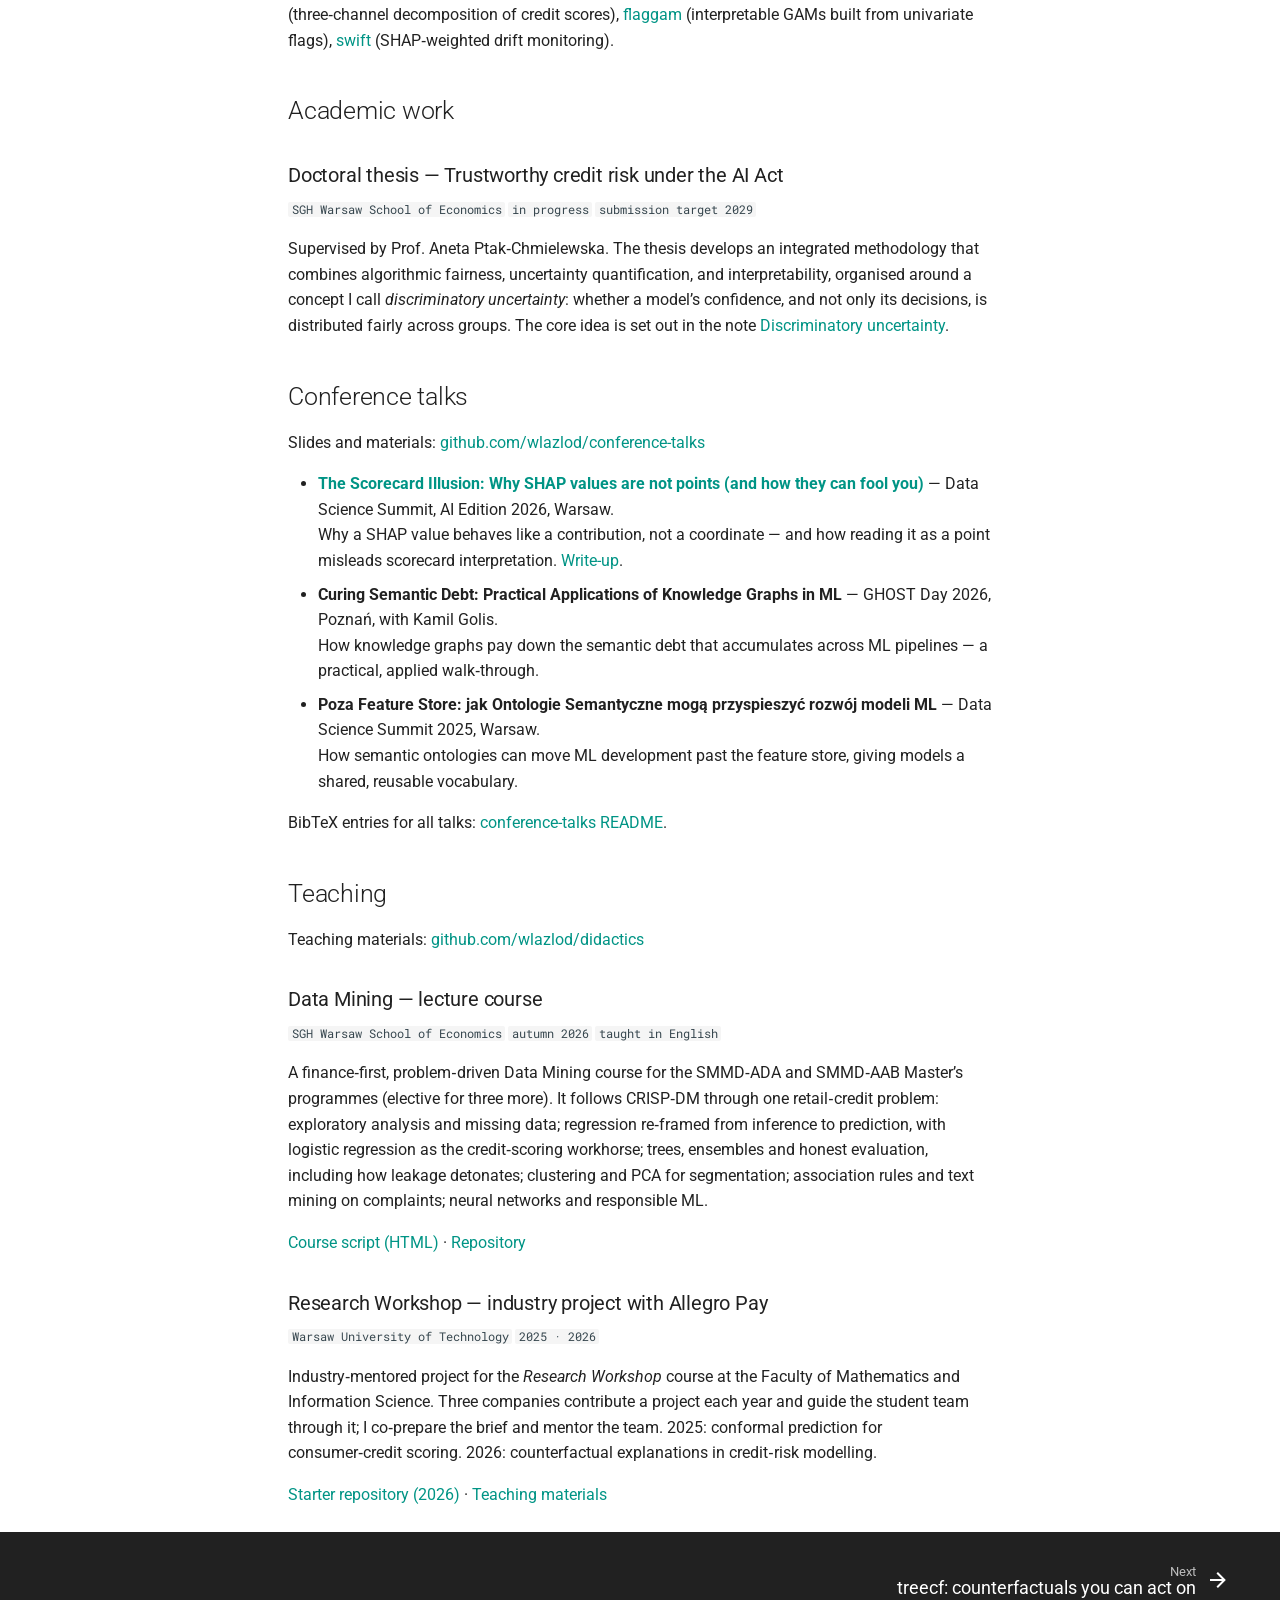
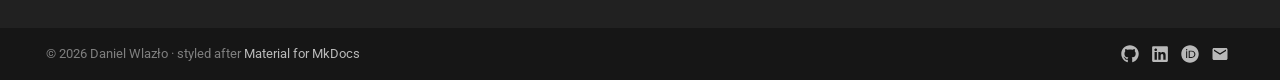
==== commit 80165cc4: "content: bump probcal to v0.4.0 on the homepage" ====
--- a/index.html
+++ b/index.html
@@ -183,7 +183,7 @@
       <h2 id="open-source">Open source<a class="headerlink" href="#open-source" title="Permanent link">&para;</a></h2>
 
       <h3 id="probcal"><a href="https://github.com/wlazlod/probcal">probcal</a><a class="headerlink" href="#probcal" title="Permanent link">&para;</a></h3>
-      <p class="doc-meta"><code>python</code> <code>numpy-only</code> <a href="https://pypi.org/project/probcal/"><code>v0.3.2</code></a> <code>MIT</code></p>
+      <p class="doc-meta"><code>python</code> <code>numpy-only</code> <a href="https://pypi.org/project/probcal/"><code>v0.4.0</code></a> <code>MIT</code></p>
       <p>Post&#8209;hoc probability calibration for binary classifiers, built for regulated PD models. Three things scikit&#8209;learn will not give you: logit&#8209;scale diagnostics that keep a 1% default rate readable, a central&#8209;tendency adjustment that ships as an auditable offset stage rather than a silent refit, and per&#8209;grade regulatory backtests (binomial, Jeffreys). Around them: the calibration literature behind one API, exact inverse maps from policy cutoffs to raw scores, anytime&#8209;valid monitoring, and JSON serialization. numpy is the only runtime dependency.</p>
       <p><a href="https://wlazlod.github.io/probcal/">Documentation</a> &middot; <a href="https://pypi.org/project/probcal/">PyPI</a> &middot; <a href="https://github.com/wlazlod/probcal">GitHub</a></p>
 
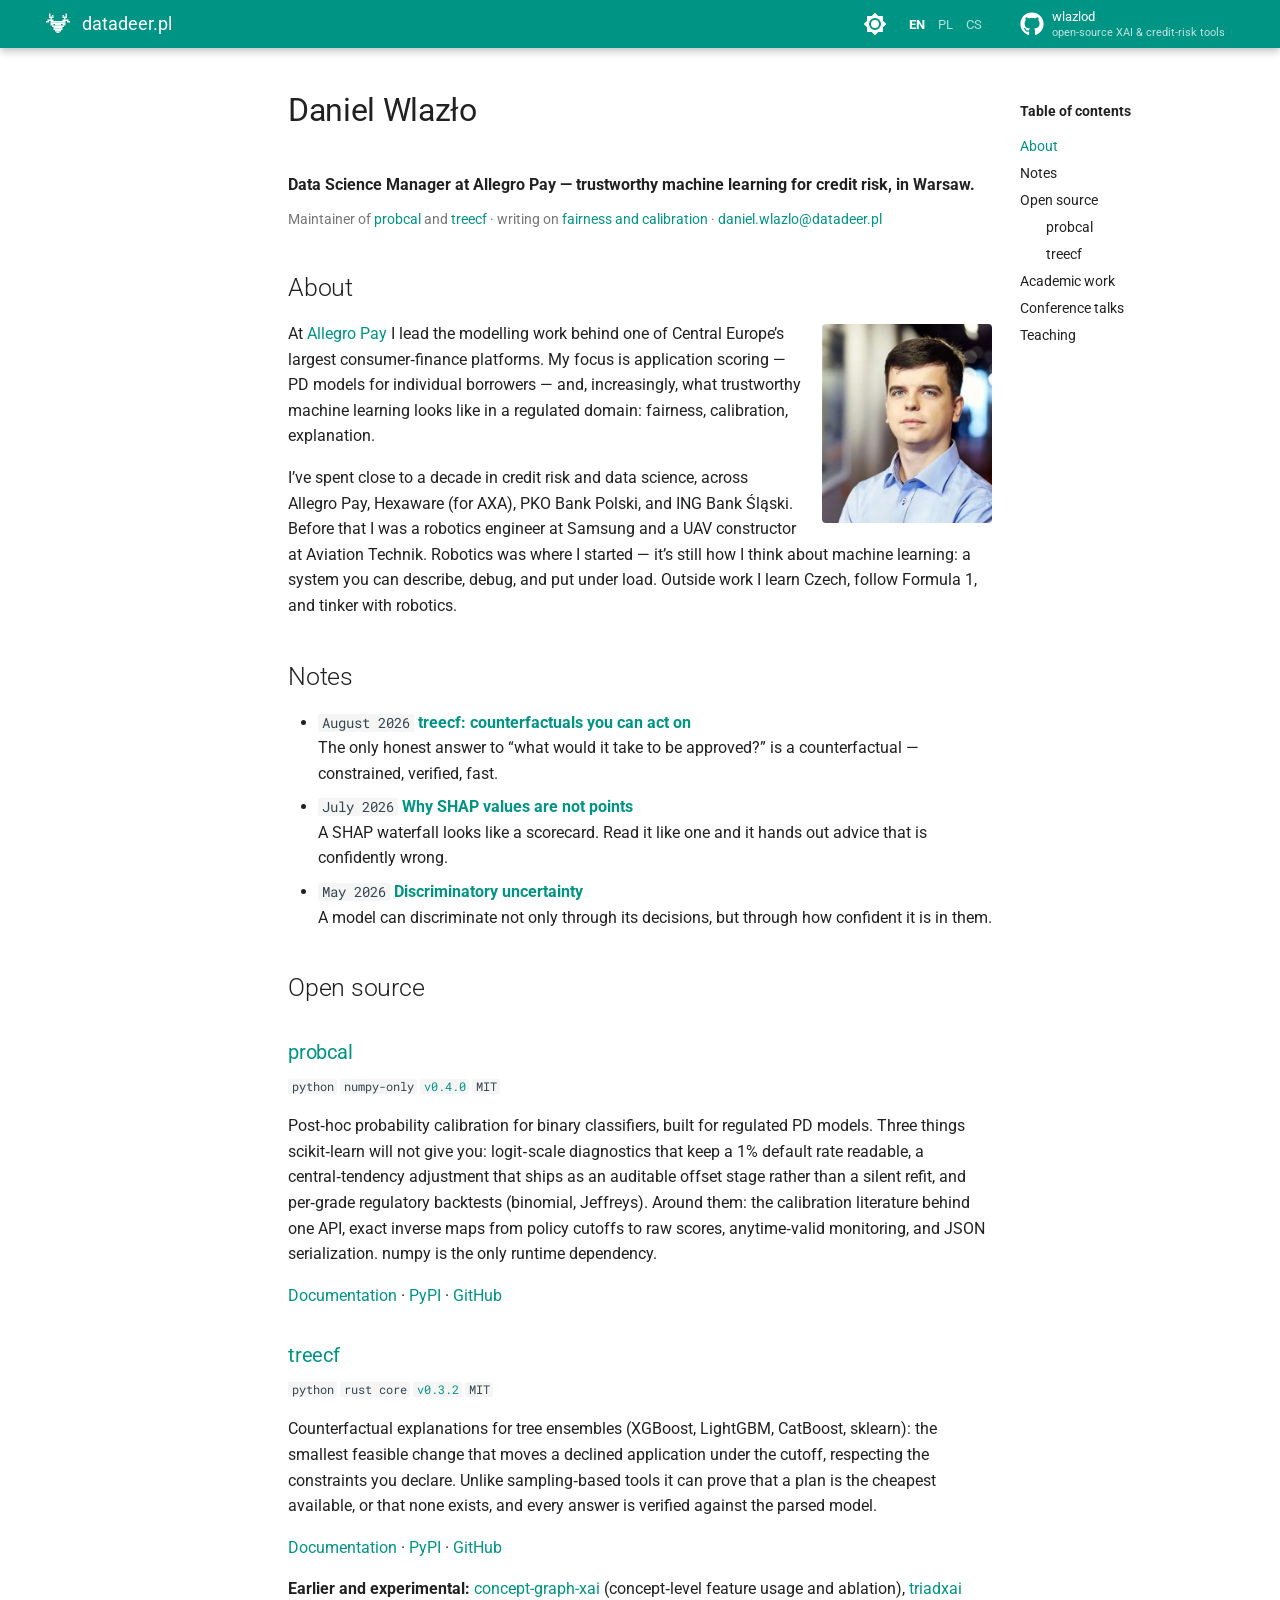
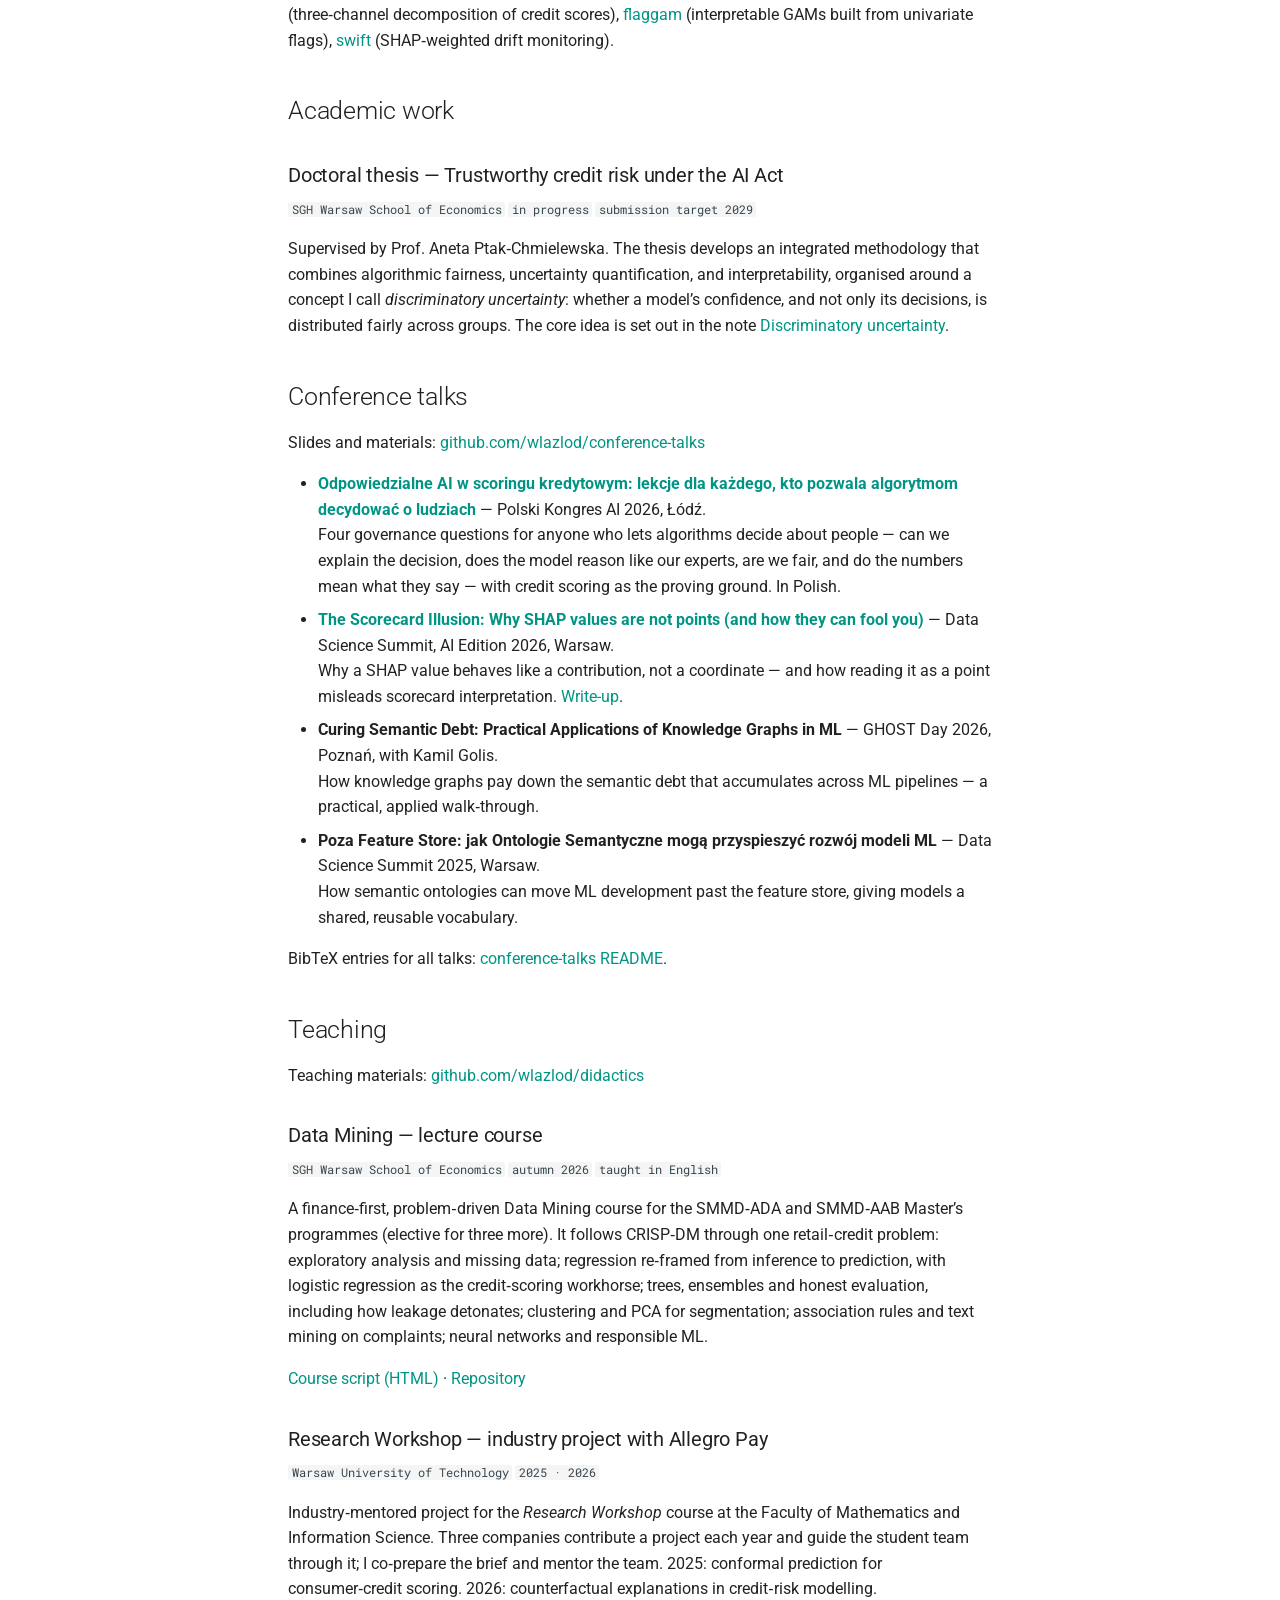
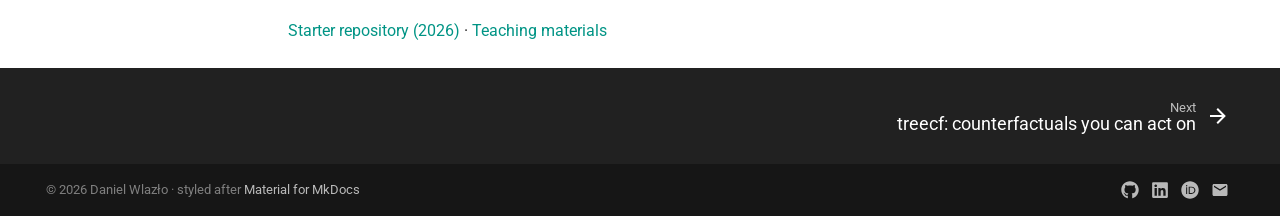
==== commit c7f5a7df: "content: add the Polski Kongres AI 2026 talk to the homepage" ====
--- a/index.html
+++ b/index.html
@@ -205,6 +205,8 @@
       <p>Slides and materials: <a href="https://github.com/wlazlod/conference-talks">github.com/wlazlod/conference-talks</a></p>
 
       <ul>
+        <li><a href="https://github.com/wlazlod/conference-talks/blob/main/2026-10-28-PKAI/odpowiedzialne-ai-w-scoringu-kredytowym.pdf"><strong>Odpowiedzialne AI w scoringu kredytowym: lekcje dla każdego, kto pozwala algorytmom decydować o ludziach</strong></a> &mdash; Polski Kongres AI 2026, Łódź.<br>Four governance questions for anyone who lets algorithms decide about people &mdash; can we explain the decision, does the model reason like our experts, are we fair, and do the numbers mean what they say &mdash; with credit scoring as the proving ground. In Polish.
+        </li>
         <li><a href="https://github.com/wlazlod/conference-talks/blob/main/2026-06-18-DSS-AI/the-scorecard-illusion.pdf"><strong>The Scorecard Illusion: Why SHAP values are not points (and how they can fool you)</strong></a> &mdash; Data Science Summit, AI&nbsp;Edition 2026, Warsaw.<br>Why a SHAP value behaves like a contribution, not a coordinate &mdash; and how reading it as a point misleads scorecard interpretation. <a href="/notes/shap-values-are-not-points.html">Write-up</a>.
         </li>
         <li><strong>Curing Semantic Debt: Practical Applications of Knowledge Graphs in ML</strong> &mdash; GHOST&nbsp;Day 2026, Poznań, with Kamil&nbsp;Golis.<br>How knowledge graphs pay down the semantic debt that accumulates across ML pipelines &mdash; a practical, applied walk&#8209;through.
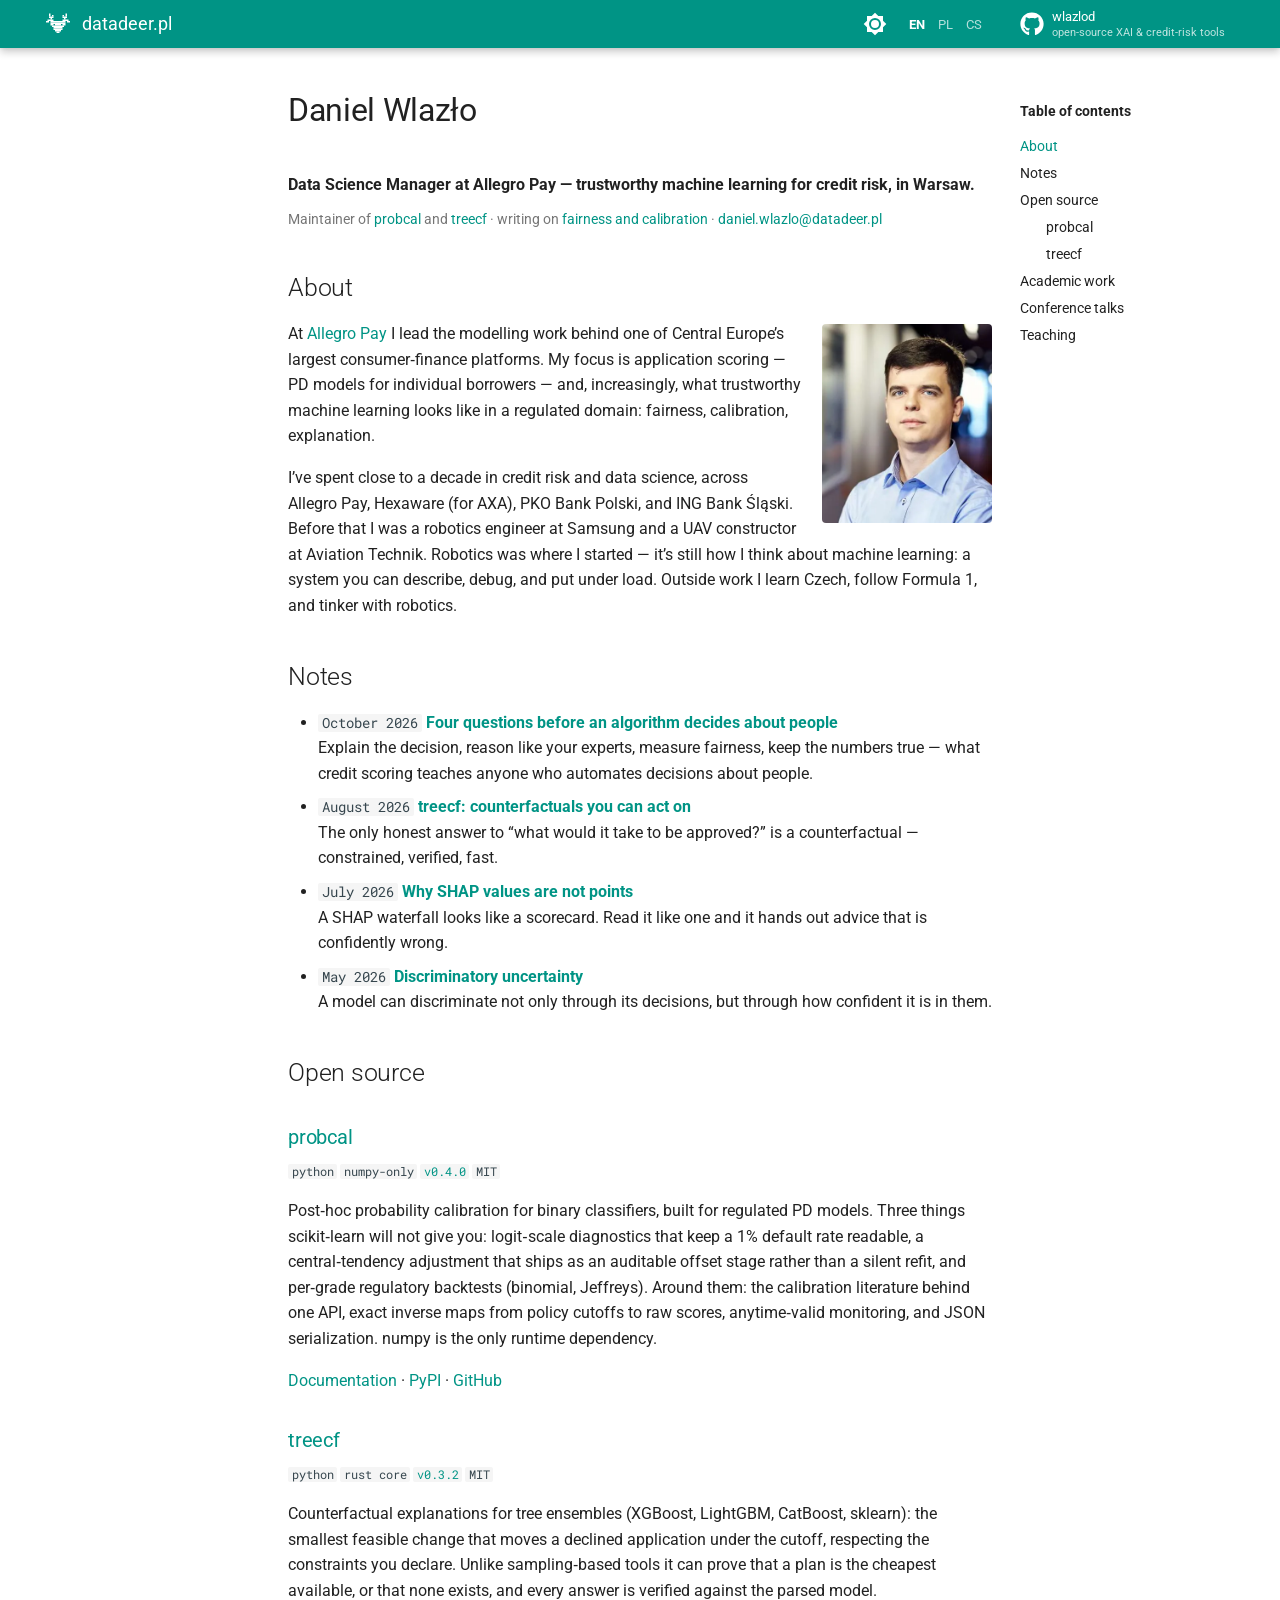
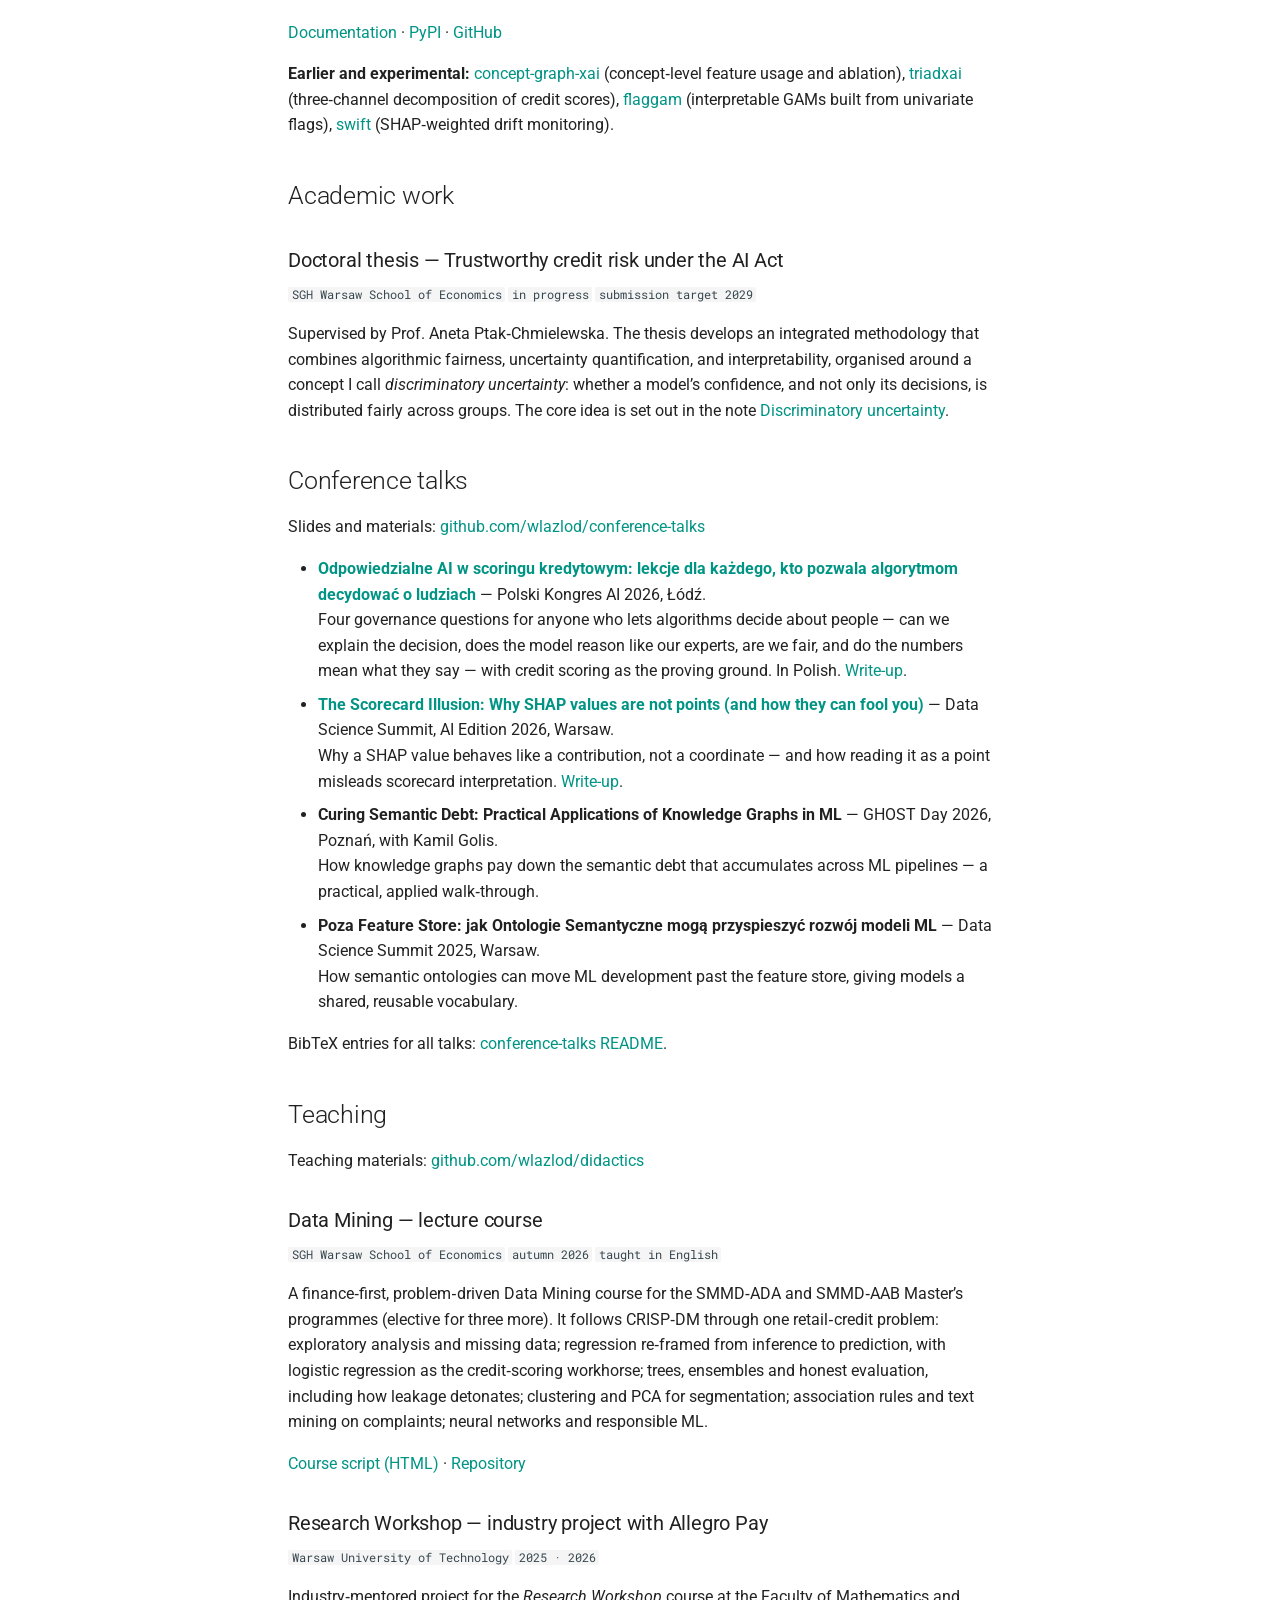
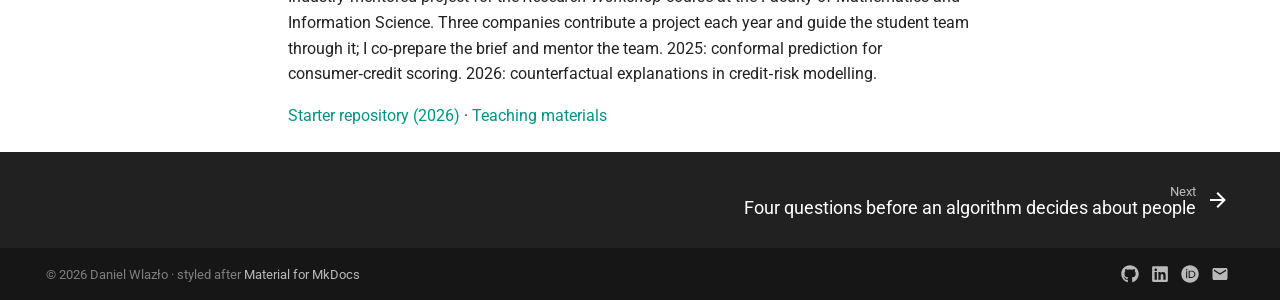
==== commit 716c35d1: "content: add the 'Four questions before an algorithm decides about people' note Write-up of the Pols" ====
--- a/index.html
+++ b/index.html
@@ -121,6 +121,7 @@
         <li class="md-nav__item md-nav__item--section">
           <span class="md-nav__label">Notes</span>
           <ul class="md-nav__list">
+            <li class="md-nav__item"><a href="/notes/four-questions-responsible-ai.html" class="md-nav__link">Four questions before an algorithm decides</a></li>
             <li class="md-nav__item"><a href="/notes/treecf.html" class="md-nav__link">treecf: counterfactuals you can act on</a></li>
             <li class="md-nav__item"><a href="/notes/shap-values-are-not-points.html" class="md-nav__link">Why SHAP values are not points</a></li>
             <li class="md-nav__item"><a href="/notes/discriminatory-uncertainty.html" class="md-nav__link">Discriminatory uncertainty</a></li>
@@ -175,6 +176,7 @@
       <h2 id="notes">Notes<a class="headerlink" href="#notes" title="Permanent link">&para;</a></h2>
 
       <ul>
+        <li><code>October 2026</code> <a href="/notes/four-questions-responsible-ai.html"><strong>Four questions before an algorithm decides about people</strong></a><br>Explain the decision, reason like your experts, measure fairness, keep the numbers true &mdash; what credit scoring teaches anyone who automates decisions about people.</li>
         <li><code>August 2026</code> <a href="/notes/treecf.html"><strong>treecf: counterfactuals you can act on</strong></a><br>The only honest answer to &ldquo;what would it take to be approved?&rdquo; is a counterfactual &mdash; constrained, verified, fast.</li>
         <li><code>July 2026</code> <a href="/notes/shap-values-are-not-points.html"><strong>Why SHAP values are not points</strong></a><br>A SHAP waterfall looks like a scorecard. Read it like one and it hands out advice that is confidently wrong.</li>
         <li><code>May 2026</code> <a href="/notes/discriminatory-uncertainty.html"><strong>Discriminatory uncertainty</strong></a><br>A model can discriminate not only through its decisions, but through how confident it is in them.</li>
@@ -205,7 +207,7 @@
       <p>Slides and materials: <a href="https://github.com/wlazlod/conference-talks">github.com/wlazlod/conference-talks</a></p>
 
       <ul>
-        <li><a href="https://github.com/wlazlod/conference-talks/blob/main/2026-10-28-PKAI/odpowiedzialne-ai-w-scoringu-kredytowym.pdf"><strong>Odpowiedzialne AI w scoringu kredytowym: lekcje dla każdego, kto pozwala algorytmom decydować o ludziach</strong></a> &mdash; Polski Kongres AI 2026, Łódź.<br>Four governance questions for anyone who lets algorithms decide about people &mdash; can we explain the decision, does the model reason like our experts, are we fair, and do the numbers mean what they say &mdash; with credit scoring as the proving ground. In Polish.
+        <li><a href="https://github.com/wlazlod/conference-talks/blob/main/2026-10-28-PKAI/odpowiedzialne-ai-w-scoringu-kredytowym.pdf"><strong>Odpowiedzialne AI w scoringu kredytowym: lekcje dla każdego, kto pozwala algorytmom decydować o ludziach</strong></a> &mdash; Polski Kongres AI 2026, Łódź.<br>Four governance questions for anyone who lets algorithms decide about people &mdash; can we explain the decision, does the model reason like our experts, are we fair, and do the numbers mean what they say &mdash; with credit scoring as the proving ground. In Polish. <a href="/notes/four-questions-responsible-ai.html">Write-up</a>.
         </li>
         <li><a href="https://github.com/wlazlod/conference-talks/blob/main/2026-06-18-DSS-AI/the-scorecard-illusion.pdf"><strong>The Scorecard Illusion: Why SHAP values are not points (and how they can fool you)</strong></a> &mdash; Data Science Summit, AI&nbsp;Edition 2026, Warsaw.<br>Why a SHAP value behaves like a contribution, not a coordinate &mdash; and how reading it as a point misleads scorecard interpretation. <a href="/notes/shap-values-are-not-points.html">Write-up</a>.
         </li>
@@ -239,10 +241,10 @@
 
 <footer class="md-footer">
   <nav class="md-footer__inner md-grid" aria-label="Footer">
-    <a href="/notes/treecf.html" class="md-footer__link md-footer__link--next" aria-label="Next: treecf: counterfactuals you can act on">
+    <a href="/notes/four-questions-responsible-ai.html" class="md-footer__link md-footer__link--next" aria-label="Next: Four questions before an algorithm decides about people">
       <div class="md-footer__title">
         <span class="md-footer__direction">Next</span>
-        treecf: counterfactuals you can act on
+        Four questions before an algorithm decides about people
       </div>
       <svg xmlns="http://www.w3.org/2000/svg" viewBox="0 0 24 24"><path d="M4 11v2h12l-5.5 5.5 1.42 1.42L19.84 12l-7.92-7.92L10.5 5.5 16 11z"/></svg>
     </a>
